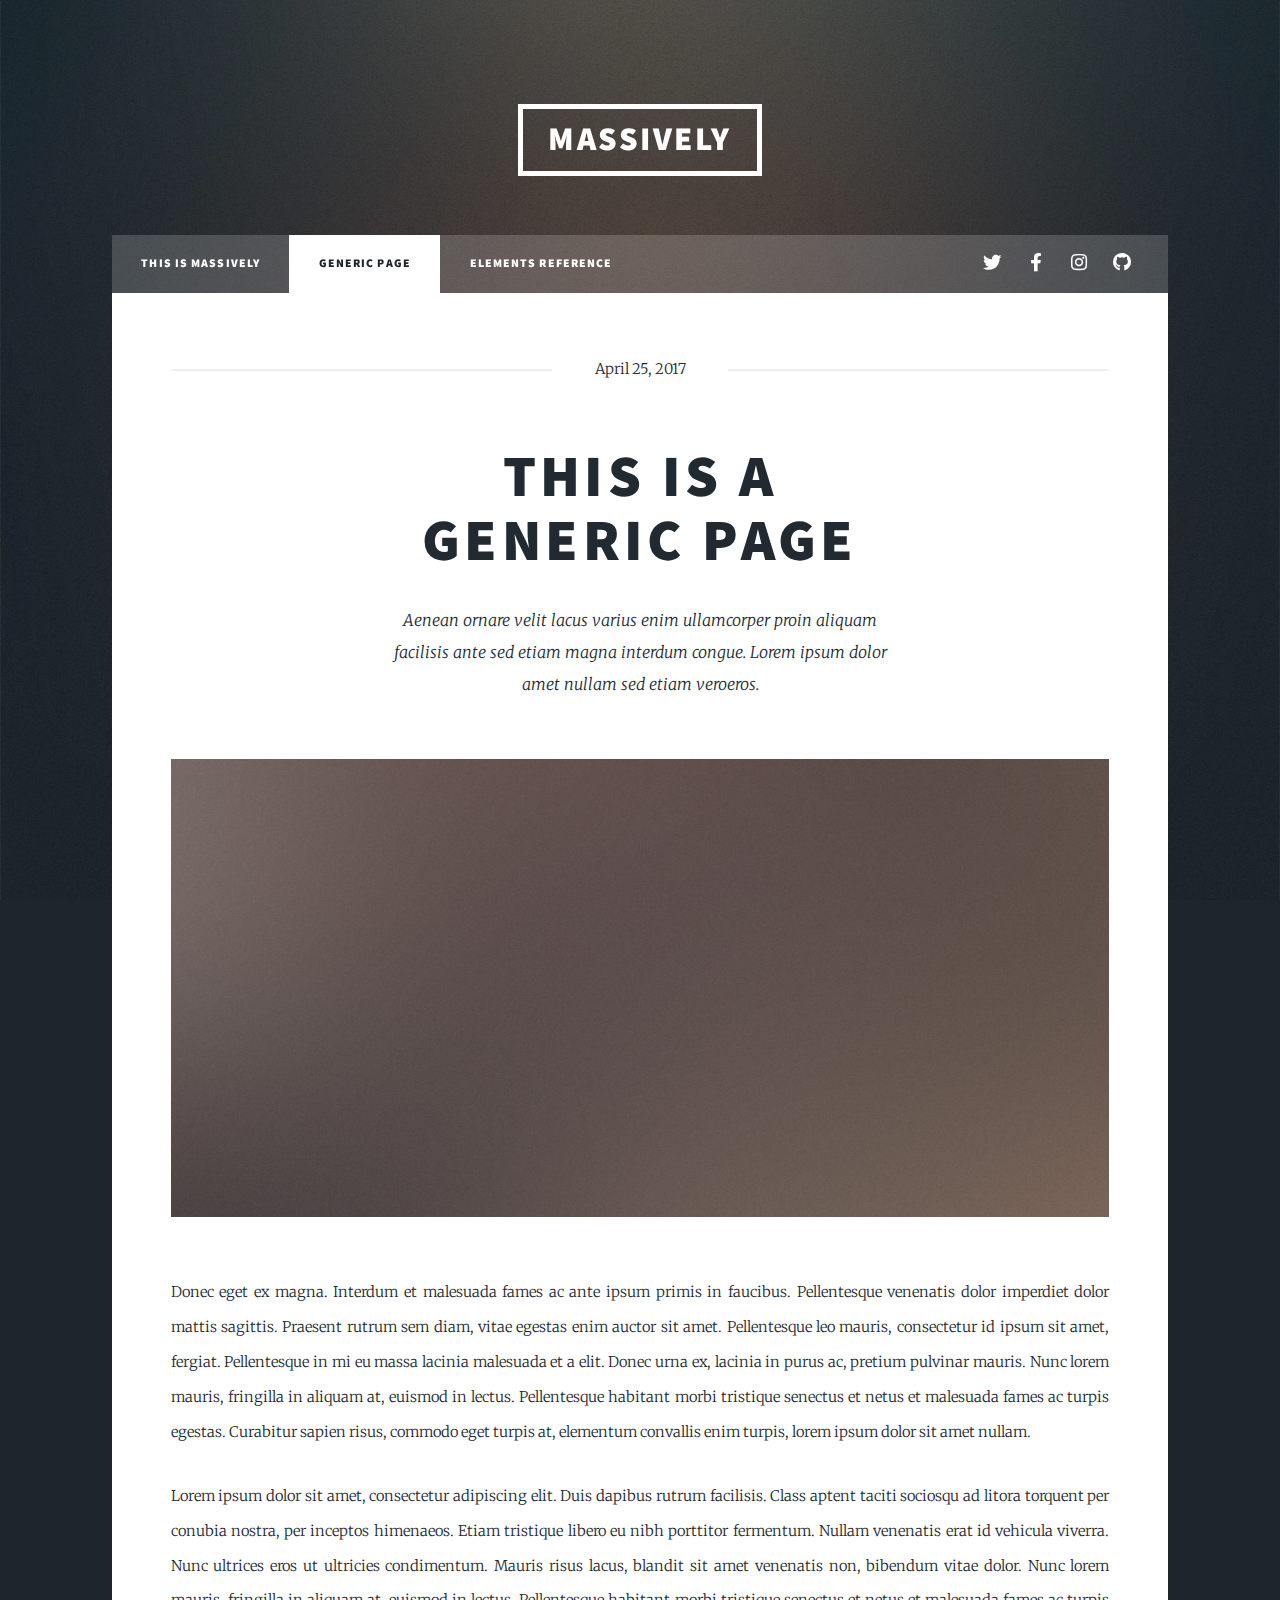
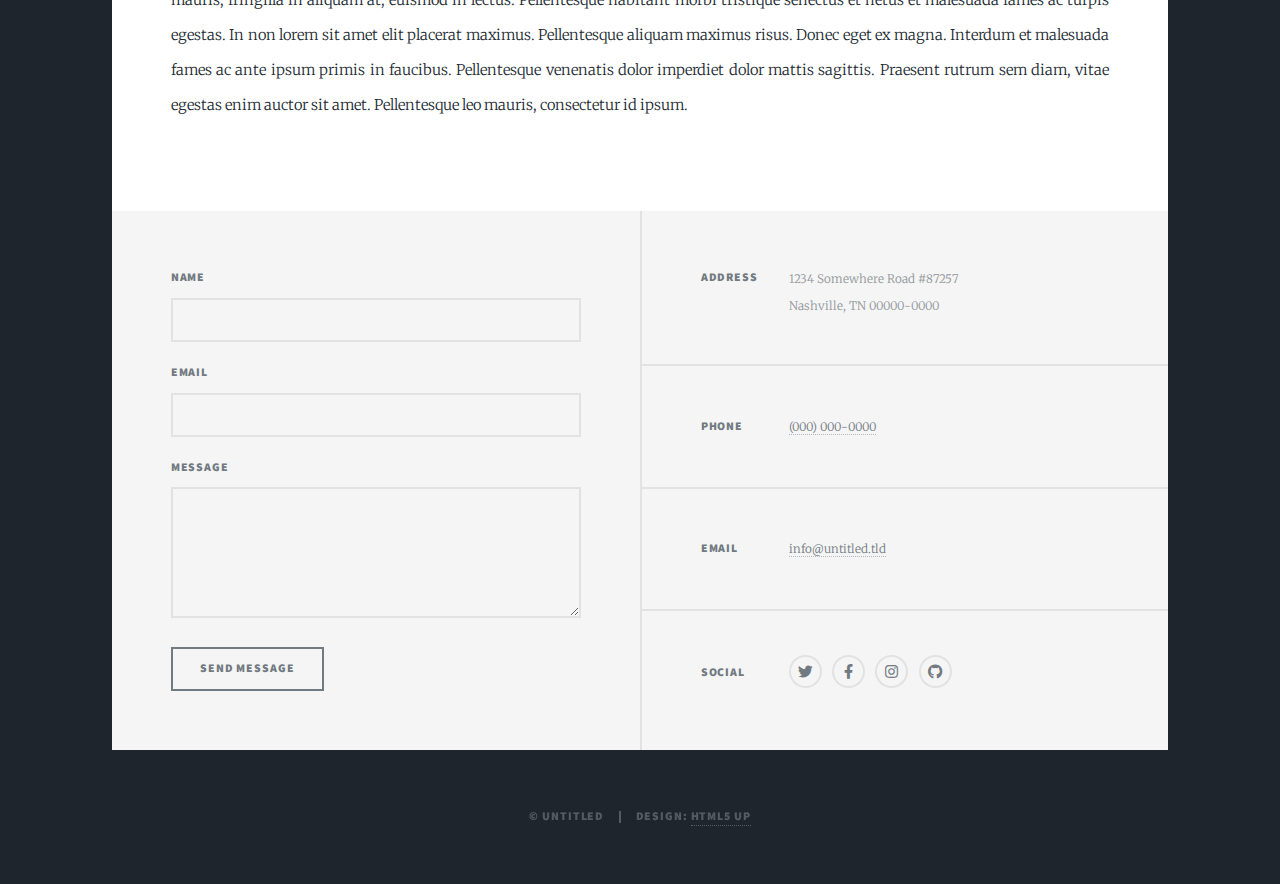
==== generic.html @ 83377df2 "update portfo" ====
<!DOCTYPE HTML>
<!--
	Massively by HTML5 UP
	html5up.net | @ajlkn
	Free for personal and commercial use under the CCA 3.0 license (html5up.net/license)
-->
<html>
	<head>
		<title>Generic Page - Massively by HTML5 UP</title>
		<meta charset="utf-8" />
		<meta name="viewport" content="width=device-width, initial-scale=1, user-scalable=no" />
		<link rel="stylesheet" href="assets/css/main.css" />
		<noscript><link rel="stylesheet" href="assets/css/noscript.css" /></noscript>
	</head>
	<body class="is-preload">

		<!-- Wrapper -->
			<div id="wrapper">

				<!-- Header -->
					<header id="header">
						<a href="index.html" class="logo">Massively</a>
					</header>

				<!-- Nav -->
					<nav id="nav">
						<ul class="links">
							<li><a href="index.html">This is Massively</a></li>
							<li class="active"><a href="generic.html">Generic Page</a></li>
							<li><a href="elements.html">Elements Reference</a></li>
						</ul>
						<ul class="icons">
							<li><a href="#" class="icon brands fa-twitter"><span class="label">Twitter</span></a></li>
							<li><a href="#" class="icon brands fa-facebook-f"><span class="label">Facebook</span></a></li>
							<li><a href="#" class="icon brands fa-instagram"><span class="label">Instagram</span></a></li>
							<li><a href="#" class="icon brands fa-github"><span class="label">GitHub</span></a></li>
						</ul>
					</nav>

				<!-- Main -->
					<div id="main">

						<!-- Post -->
							<section class="post">
								<header class="major">
									<span class="date">April 25, 2017</span>
									<h1>This is a<br />
									Generic Page</h1>
									<p>Aenean ornare velit lacus varius enim ullamcorper proin aliquam<br />
									facilisis ante sed etiam magna interdum congue. Lorem ipsum dolor<br />
									amet nullam sed etiam veroeros.</p>
								</header>
								<div class="image main"><img src="images/pic01.jpg" alt="" /></div>
								<p>Donec eget ex magna. Interdum et malesuada fames ac ante ipsum primis in faucibus. Pellentesque venenatis dolor imperdiet dolor mattis sagittis. Praesent rutrum sem diam, vitae egestas enim auctor sit amet. Pellentesque leo mauris, consectetur id ipsum sit amet, fergiat. Pellentesque in mi eu massa lacinia malesuada et a elit. Donec urna ex, lacinia in purus ac, pretium pulvinar mauris. Nunc lorem mauris, fringilla in aliquam at, euismod in lectus. Pellentesque habitant morbi tristique senectus et netus et malesuada fames ac turpis egestas. Curabitur sapien risus, commodo eget turpis at, elementum convallis enim turpis, lorem ipsum dolor sit amet nullam.</p>
								<p>Lorem ipsum dolor sit amet, consectetur adipiscing elit. Duis dapibus rutrum facilisis. Class aptent taciti sociosqu ad litora torquent per conubia nostra, per inceptos himenaeos. Etiam tristique libero eu nibh porttitor fermentum. Nullam venenatis erat id vehicula viverra. Nunc ultrices eros ut ultricies condimentum. Mauris risus lacus, blandit sit amet venenatis non, bibendum vitae dolor. Nunc lorem mauris, fringilla in aliquam at, euismod in lectus. Pellentesque habitant morbi tristique senectus et netus et malesuada fames ac turpis egestas. In non lorem sit amet elit placerat maximus. Pellentesque aliquam maximus risus. Donec eget ex magna. Interdum et malesuada fames ac ante ipsum primis in faucibus. Pellentesque venenatis dolor imperdiet dolor mattis sagittis. Praesent rutrum sem diam, vitae egestas enim auctor sit amet. Pellentesque leo mauris, consectetur id ipsum.</p>
							</section>

					</div>

				<!-- Footer -->
					<footer id="footer">
						<section>
							<form method="post" action="#">
								<div class="fields">
									<div class="field">
										<label for="name">Name</label>
										<input type="text" name="name" id="name" />
									</div>
									<div class="field">
										<label for="email">Email</label>
										<input type="text" name="email" id="email" />
									</div>
									<div class="field">
										<label for="message">Message</label>
										<textarea name="message" id="message" rows="3"></textarea>
									</div>
								</div>
								<ul class="actions">
									<li><input type="submit" value="Send Message" /></li>
								</ul>
							</form>
						</section>
						<section class="split contact">
							<section class="alt">
								<h3>Address</h3>
								<p>1234 Somewhere Road #87257<br />
								Nashville, TN 00000-0000</p>
							</section>
							<section>
								<h3>Phone</h3>
								<p><a href="#">(000) 000-0000</a></p>
							</section>
							<section>
								<h3>Email</h3>
								<p><a href="#">info@untitled.tld</a></p>
							</section>
							<section>
								<h3>Social</h3>
								<ul class="icons alt">
									<li><a href="#" class="icon brands alt fa-twitter"><span class="label">Twitter</span></a></li>
									<li><a href="#" class="icon brands alt fa-facebook-f"><span class="label">Facebook</span></a></li>
									<li><a href="#" class="icon brands alt fa-instagram"><span class="label">Instagram</span></a></li>
									<li><a href="#" class="icon brands alt fa-github"><span class="label">GitHub</span></a></li>
								</ul>
							</section>
						</section>
					</footer>

				<!-- Copyright -->
					<div id="copyright">
						<ul><li>&copy; Untitled</li><li>Design: <a href="https://html5up.net">HTML5 UP</a></li></ul>
					</div>

			</div>

		<!-- Scripts -->
			<script src="assets/js/jquery.min.js"></script>
			<script src="assets/js/jquery.scrollex.min.js"></script>
			<script src="assets/js/jquery.scrolly.min.js"></script>
			<script src="assets/js/browser.min.js"></script>
			<script src="assets/js/breakpoints.min.js"></script>
			<script src="assets/js/util.js"></script>
			<script src="assets/js/main.js"></script>

	</body>
</html>
---- assets/css/main.css ----
@import url(fontawesome-all.min.css);
@import url("https://fonts.googleapis.com/css?family=Merriweather:300,700,300italic,700italic|Source+Sans+Pro:900");

/*
	Massively by HTML5 UP
	html5up.net | @ajlkn
	Free for personal and commercial use under the CCA 3.0 license (html5up.net/license)
*/

html, body, div, span, applet, object,
iframe, h1, h2, h3, h4, h5, h6, p, blockquote,
pre, a, abbr, acronym, address, big, cite,
code, del, dfn, em, img, ins, kbd, q, s, samp,
small, strike, strong, sub, sup, tt, var, b,
u, i, center, dl, dt, dd, ol, ul, li, fieldset,
form, label, legend, table, caption, tbody,
tfoot, thead, tr, th, td, article, aside,
canvas, details, embed, figure, figcaption,
footer, header, hgroup, menu, nav, output, ruby,
section, summary, time, mark, audio, video {
	margin: 0;
	padding: 0;
	border: 0;
	font-size: 100%;
	font: inherit;
	vertical-align: baseline;}

article, aside, details, figcaption, figure,
footer, header, hgroup, menu, nav, section {
	display: block;}

body {
	line-height: 1;
}

ol, ul {
	list-style: none;
}

blockquote, q {
	quotes: none;
}

	blockquote:before, blockquote:after, q:before, q:after {
		content: '';
		content: none;
	}

table {
	border-collapse: collapse;
	border-spacing: 0;
}

body {
	-webkit-text-size-adjust: none;
}

mark {
	background-color: transparent;
	color: inherit;
}

input::-moz-focus-inner {
	border: 0;
	padding: 0;
}

input, select, textarea {
	-moz-appearance: none;
	-webkit-appearance: none;
	-ms-appearance: none;
	appearance: none;
}

/* Basic */

	@-ms-viewport {
		width: device-width;
	}

	body {
		-ms-overflow-style: scrollbar;
	}

	@media screen and (max-width: 480px) {

		html, body {
			min-width: 320px;
		}

	}

	html {
		box-sizing: border-box;
	}

	*, *:before, *:after {
		box-sizing: inherit;
	}

	body {
		background-color: #1e252d;
	}

		body.is-preload *, body.is-preload *:before, body.is-preload *:after {
			-moz-animation: none !important;
			-webkit-animation: none !important;
			-ms-animation: none !important;
			animation: none !important;
			-moz-transition: none !important;
			-webkit-transition: none !important;
			-ms-transition: none !important;
			transition: none !important;
		}

/* Type */

	html {
		font-size: 16pt;
	}

		@media screen and (max-width: 1680px) {

			html {
				font-size: 12pt;
			}

		}

		@media screen and (max-width: 1280px) {

			html {
				font-size: 11pt;
			}

		}

		@media screen and (max-width: 360px) {

			html {
				font-size: 10pt;
			}

		}

	body {
		color: #212931;
	}

	body, input, select, textarea {
		font-family: "Merriweather", Georgia, serif;
		font-weight: 300;
		font-size: 1rem;
		line-height: 2.375;
	}

	a {
		-moz-transition: color 0.2s ease-in-out, background-color 0.2s ease-in-out, border-color 0.2s ease-in-out, box-shadow 0.2s ease-in-out;
		-webkit-transition: color 0.2s ease-in-out, background-color 0.2s ease-in-out, border-color 0.2s ease-in-out, box-shadow 0.2s ease-in-out;
		-ms-transition: color 0.2s ease-in-out, background-color 0.2s ease-in-out, border-color 0.2s ease-in-out, box-shadow 0.2s ease-in-out;
		transition: color 0.2s ease-in-out, background-color 0.2s ease-in-out, border-color 0.2s ease-in-out, box-shadow 0.2s ease-in-out;
		border-bottom: dotted 1px;
		text-decoration: none;
	}

		a:hover {
			border-bottom-color: transparent;
		}

	strong, b {
		font-weight: 600;
	}

	em, i {
		font-style: italic;
	}

	p {
		text-align: justify;
		margin: 0 0 2rem 0;
	}

	h1, h2, h3, h4, h5, h6 {
		font-family: "Source Sans Pro", Helvetica, sans-serif;
		font-weight: 900;
		line-height: 1.5;
		letter-spacing: 0.075em;
		text-transform: uppercase;
		margin: 0 0 1rem 0;
	}

		h1 a, h2 a, h3 a, h4 a, h5 a, h6 a {
			border-bottom: 0;
			color: inherit;
			text-decoration: none;
		}

	h1 {
		font-size: 4rem;
		line-height: 1.1;
		margin: 0 0 2rem 0;
	}

	h2 {
		font-size: 1.75rem;
		line-height: 1.3;
		margin: 0 0 1.5rem 0;
	}

	h3 {
		font-size: 1.25rem;
		margin: 0 0 1.5rem 0;
	}

	h4 {
		font-size: 1rem;
	}

	h5 {
		font-size: 0.9rem;
	}

	h6 {
		font-size: 0.8rem;
	}

	sub {
		font-size: 0.8rem;
		position: relative;
		top: 0.5rem;
	}

	sup {
		font-size: 0.8rem;
		position: relative;
		top: -0.5rem;
	}

	blockquote {
		border-left: solid 4px;
		font-style: italic;
		margin: 0 0 2rem 0;
		padding: 0.5rem 0 0.5rem 2rem;
	}

	code {
		border: solid 2px;
		font-family: "Courier New", monospace;
		font-size: 0.9rem;
		margin: 0 0.25rem;
		padding: 0.25rem 0.65rem;
	}

	pre {
		-webkit-overflow-scrolling: touch;
		font-family: "Courier New", monospace;
		font-size: 0.9rem;
		margin: 0 0 2rem 0;
	}

		pre code {
			display: block;
			line-height: 1.75;
			padding: 1rem 1.5rem;
			overflow-x: auto;
		}

	hr {
		border: 0;
		border-bottom: solid 2px;
		margin: 3rem 0;
	}

		hr.major {
			margin: 5rem 0;
		}

	.align-left {
		text-align: left;
	}

	.align-center {
		text-align: center;
	}

	.align-right {
		text-align: right;
	}

	input, select, textarea {
		color: #212931;
	}

	a {
		color: #212931;
		border-bottom-color: rgba(33, 41, 49, 0.5);
	}

		a:hover {
			border-bottom-color: transparent;
			color: #18bfef !important;
		}

	strong, b {
		color: #212931;
	}

	h1, h2, h3, h4, h5, h6 {
		color: #212931;
	}

	blockquote {
		border-left-color: #eeeeee;
	}

	code {
		background: rgba(220, 220, 220, 0.25);
		border-color: #eeeeee;
	}

	hr {
		border-bottom-color: #eeeeee;
	}

/* Row */

	.row {
		display: flex;
		flex-wrap: wrap;
		box-sizing: border-box;
		align-items: stretch;
	}

		.row > * {
			box-sizing: border-box;
		}

		.row.gtr-uniform > * > :last-child {
			margin-bottom: 0;
		}

		.row.aln-left {
			justify-content: flex-start;
		}

		.row.aln-center {
			justify-content: center;
		}

		.row.aln-right {
			justify-content: flex-end;
		}

		.row.aln-top {
			align-items: flex-start;
		}

		.row.aln-middle {
			align-items: center;
		}

		.row.aln-bottom {
			align-items: flex-end;
		}

		.row > .imp {
			order: -1;
		}

		.row > .col-1 {
			width: 8.33333%;
		}

		.row > .off-1 {
			margin-left: 8.33333%;
		}

		.row > .col-2 {
			width: 16.66667%;
		}

		.row > .off-2 {
			margin-left: 16.66667%;
		}

		.row > .col-3 {
			width: 25%;
		}

		.row > .off-3 {
			margin-left: 25%;
		}

		.row > .col-4 {
			width: 33.33333%;
		}

		.row > .off-4 {
			margin-left: 33.33333%;
		}

		.row > .col-5 {
			width: 41.66667%;
		}

		.row > .off-5 {
			margin-left: 41.66667%;
		}

		.row > .col-6 {
			width: 50%;
		}

		.row > .off-6 {
			margin-left: 50%;
		}

		.row > .col-7 {
			width: 58.33333%;
		}

		.row > .off-7 {
			margin-left: 58.33333%;
		}

		.row > .col-8 {
			width: 66.66667%;
		}

		.row > .off-8 {
			margin-left: 66.66667%;
		}

		.row > .col-9 {
			width: 75%;
		}

		.row > .off-9 {
			margin-left: 75%;
		}

		.row > .col-10 {
			width: 83.33333%;
		}

		.row > .off-10 {
			margin-left: 83.33333%;
		}

		.row > .col-11 {
			width: 91.66667%;
		}

		.row > .off-11 {
			margin-left: 91.66667%;
		}

		.row > .col-12 {
			width: 100%;
		}

		.row > .off-12 {
			margin-left: 100%;
		}

		.row.gtr-0 {
			margin-top: 0;
			margin-left: 0rem;
		}

			.row.gtr-0 > * {
				padding: 0 0 0 0rem;
			}

			.row.gtr-0.gtr-uniform {
				margin-top: 0rem;
			}

				.row.gtr-0.gtr-uniform > * {
					padding-top: 0rem;
				}

		.row.gtr-25 {
			margin-top: 0;
			margin-left: -0.375rem;
		}

			.row.gtr-25 > * {
				padding: 0 0 0 0.375rem;
			}

			.row.gtr-25.gtr-uniform {
				margin-top: -0.375rem;
			}

				.row.gtr-25.gtr-uniform > * {
					padding-top: 0.375rem;
				}

		.row.gtr-50 {
			margin-top: 0;
			margin-left: -0.75rem;
		}

			.row.gtr-50 > * {
				padding: 0 0 0 0.75rem;
			}

			.row.gtr-50.gtr-uniform {
				margin-top: -0.75rem;
			}

				.row.gtr-50.gtr-uniform > * {
					padding-top: 0.75rem;
				}

		.row {
			margin-top: 0;
			margin-left: -1.5rem;
		}

			.row > * {
				padding: 0 0 0 1.5rem;
			}

			.row.gtr-uniform {
				margin-top: -1.5rem;
			}

				.row.gtr-uniform > * {
					padding-top: 1.5rem;
				}

		.row.gtr-150 {
			margin-top: 0;
			margin-left: -2.25rem;
		}

			.row.gtr-150 > * {
				padding: 0 0 0 2.25rem;
			}

			.row.gtr-150.gtr-uniform {
				margin-top: -2.25rem;
			}

				.row.gtr-150.gtr-uniform > * {
					padding-top: 2.25rem;
				}

		.row.gtr-200 {
			margin-top: 0;
			margin-left: -3rem;
		}

			.row.gtr-200 > * {
				padding: 0 0 0 3rem;
			}

			.row.gtr-200.gtr-uniform {
				margin-top: -3rem;
			}

				.row.gtr-200.gtr-uniform > * {
					padding-top: 3rem;
				}

		@media screen and (max-width: 1680px) {

			.row {
				display: flex;
				flex-wrap: wrap;
				box-sizing: border-box;
				align-items: stretch;
			}

				.row > * {
					box-sizing: border-box;
				}

				.row.gtr-uniform > * > :last-child {
					margin-bottom: 0;
				}

				.row.aln-left {
					justify-content: flex-start;
				}

				.row.aln-center {
					justify-content: center;
				}

				.row.aln-right {
					justify-content: flex-end;
				}

				.row.aln-top {
					align-items: flex-start;
				}

				.row.aln-middle {
					align-items: center;
				}

				.row.aln-bottom {
					align-items: flex-end;
				}

				.row > .imp-xlarge {
					order: -1;
				}

				.row > .col-1-xlarge {
					width: 8.33333%;
				}

				.row > .off-1-xlarge {
					margin-left: 8.33333%;
				}

				.row > .col-2-xlarge {
					width: 16.66667%;
				}

				.row > .off-2-xlarge {
					margin-left: 16.66667%;
				}

				.row > .col-3-xlarge {
					width: 25%;
				}

				.row > .off-3-xlarge {
					margin-left: 25%;
				}

				.row > .col-4-xlarge {
					width: 33.33333%;
				}

				.row > .off-4-xlarge {
					margin-left: 33.33333%;
				}

				.row > .col-5-xlarge {
					width: 41.66667%;
				}

				.row > .off-5-xlarge {
					margin-left: 41.66667%;
				}

				.row > .col-6-xlarge {
					width: 50%;
				}

				.row > .off-6-xlarge {
					margin-left: 50%;
				}

				.row > .col-7-xlarge {
					width: 58.33333%;
				}

				.row > .off-7-xlarge {
					margin-left: 58.33333%;
				}

				.row > .col-8-xlarge {
					width: 66.66667%;
				}

				.row > .off-8-xlarge {
					margin-left: 66.66667%;
				}

				.row > .col-9-xlarge {
					width: 75%;
				}

				.row > .off-9-xlarge {
					margin-left: 75%;
				}

				.row > .col-10-xlarge {
					width: 83.33333%;
				}

				.row > .off-10-xlarge {
					margin-left: 83.33333%;
				}

				.row > .col-11-xlarge {
					width: 91.66667%;
				}

				.row > .off-11-xlarge {
					margin-left: 91.66667%;
				}

				.row > .col-12-xlarge {
					width: 100%;
				}

				.row > .off-12-xlarge {
					margin-left: 100%;
				}

				.row.gtr-0 {
					margin-top: 0;
					margin-left: 0rem;
				}

					.row.gtr-0 > * {
						padding: 0 0 0 0rem;
					}

					.row.gtr-0.gtr-uniform {
						margin-top: 0rem;
					}

						.row.gtr-0.gtr-uniform > * {
							padding-top: 0rem;
						}

				.row.gtr-25 {
					margin-top: 0;
					margin-left: -0.375rem;
				}

					.row.gtr-25 > * {
						padding: 0 0 0 0.375rem;
					}

					.row.gtr-25.gtr-uniform {
						margin-top: -0.375rem;
					}

						.row.gtr-25.gtr-uniform > * {
							padding-top: 0.375rem;
						}

				.row.gtr-50 {
					margin-top: 0;
					margin-left: -0.75rem;
				}

					.row.gtr-50 > * {
						padding: 0 0 0 0.75rem;
					}

					.row.gtr-50.gtr-uniform {
						margin-top: -0.75rem;
					}

						.row.gtr-50.gtr-uniform > * {
							padding-top: 0.75rem;
						}

				.row {
					margin-top: 0;
					margin-left: -1.5rem;
				}

					.row > * {
						padding: 0 0 0 1.5rem;
					}

					.row.gtr-uniform {
						margin-top: -1.5rem;
					}

						.row.gtr-uniform > * {
							padding-top: 1.5rem;
						}

				.row.gtr-150 {
					margin-top: 0;
					margin-left: -2.25rem;
				}

					.row.gtr-150 > * {
						padding: 0 0 0 2.25rem;
					}

					.row.gtr-150.gtr-uniform {
						margin-top: -2.25rem;
					}

						.row.gtr-150.gtr-uniform > * {
							padding-top: 2.25rem;
						}

				.row.gtr-200 {
					margin-top: 0;
					margin-left: -3rem;
				}

					.row.gtr-200 > * {
						padding: 0 0 0 3rem;
					}

					.row.gtr-200.gtr-uniform {
						margin-top: -3rem;
					}

						.row.gtr-200.gtr-uniform > * {
							padding-top: 3rem;
						}

		}

		@media screen and (max-width: 1280px) {

			.row {
				display: flex;
				flex-wrap: wrap;
				box-sizing: border-box;
				align-items: stretch;
			}

				.row > * {
					box-sizing: border-box;
				}

				.row.gtr-uniform > * > :last-child {
					margin-bottom: 0;
				}

				.row.aln-left {
					justify-content: flex-start;
				}

				.row.aln-center {
					justify-content: center;
				}

				.row.aln-right {
					justify-content: flex-end;
				}

				.row.aln-top {
					align-items: flex-start;
				}

				.row.aln-middle {
					align-items: center;
				}

				.row.aln-bottom {
					align-items: flex-end;
				}

				.row > .imp-large {
					order: -1;
				}

				.row > .col-1-large {
					width: 8.33333%;
				}

				.row > .off-1-large {
					margin-left: 8.33333%;
				}

				.row > .col-2-large {
					width: 16.66667%;
				}

				.row > .off-2-large {
					margin-left: 16.66667%;
				}

				.row > .col-3-large {
					width: 25%;
				}

				.row > .off-3-large {
					margin-left: 25%;
				}

				.row > .col-4-large {
					width: 33.33333%;
				}

				.row > .off-4-large {
					margin-left: 33.33333%;
				}

				.row > .col-5-large {
					width: 41.66667%;
				}

				.row > .off-5-large {
					margin-left: 41.66667%;
				}

				.row > .col-6-large {
					width: 50%;
				}

				.row > .off-6-large {
					margin-left: 50%;
				}

				.row > .col-7-large {
					width: 58.33333%;
				}

				.row > .off-7-large {
					margin-left: 58.33333%;
				}

				.row > .col-8-large {
					width: 66.66667%;
				}

				.row > .off-8-large {
					margin-left: 66.66667%;
				}

				.row > .col-9-large {
					width: 75%;
				}

				.row > .off-9-large {
					margin-left: 75%;
				}

				.row > .col-10-large {
					width: 83.33333%;
				}

				.row > .off-10-large {
					margin-left: 83.33333%;
				}

				.row > .col-11-large {
					width: 91.66667%;
				}

				.row > .off-11-large {
					margin-left: 91.66667%;
				}

				.row > .col-12-large {
					width: 100%;
				}

				.row > .off-12-large {
					margin-left: 100%;
				}

				.row.gtr-0 {
					margin-top: 0;
					margin-left: 0rem;
				}

					.row.gtr-0 > * {
						padding: 0 0 0 0rem;
					}

					.row.gtr-0.gtr-uniform {
						margin-top: 0rem;
					}

						.row.gtr-0.gtr-uniform > * {
							padding-top: 0rem;
						}

				.row.gtr-25 {
					margin-top: 0;
					margin-left: -0.375rem;
				}

					.row.gtr-25 > * {
						padding: 0 0 0 0.375rem;
					}

					.row.gtr-25.gtr-uniform {
						margin-top: -0.375rem;
					}

						.row.gtr-25.gtr-uniform > * {
							padding-top: 0.375rem;
						}

				.row.gtr-50 {
					margin-top: 0;
					margin-left: -0.75rem;
				}

					.row.gtr-50 > * {
						padding: 0 0 0 0.75rem;
					}

					.row.gtr-50.gtr-uniform {
						margin-top: -0.75rem;
					}

						.row.gtr-50.gtr-uniform > * {
							padding-top: 0.75rem;
						}

				.row {
					margin-top: 0;
					margin-left: -1.5rem;
				}

					.row > * {
						padding: 0 0 0 1.5rem;
					}

					.row.gtr-uniform {
						margin-top: -1.5rem;
					}

						.row.gtr-uniform > * {
							padding-top: 1.5rem;
						}

				.row.gtr-150 {
					margin-top: 0;
					margin-left: -2.25rem;
				}

					.row.gtr-150 > * {
						padding: 0 0 0 2.25rem;
					}

					.row.gtr-150.gtr-uniform {
						margin-top: -2.25rem;
					}

						.row.gtr-150.gtr-uniform > * {
							padding-top: 2.25rem;
						}

				.row.gtr-200 {
					margin-top: 0;
					margin-left: -3rem;
				}

					.row.gtr-200 > * {
						padding: 0 0 0 3rem;
					}

					.row.gtr-200.gtr-uniform {
						margin-top: -3rem;
					}

						.row.gtr-200.gtr-uniform > * {
							padding-top: 3rem;
						}

		}

		@media screen and (max-width: 980px) {

			.row {
				display: flex;
				flex-wrap: wrap;
				box-sizing: border-box;
				align-items: stretch;
			}

				.row > * {
					box-sizing: border-box;
				}

				.row.gtr-uniform > * > :last-child {
					margin-bottom: 0;
				}

				.row.aln-left {
					justify-content: flex-start;
				}

				.row.aln-center {
					justify-content: center;
				}

				.row.aln-right {
					justify-content: flex-end;
				}

				.row.aln-top {
					align-items: flex-start;
				}

				.row.aln-middle {
					align-items: center;
				}

				.row.aln-bottom {
					align-items: flex-end;
				}

				.row > .imp-medium {
					order: -1;
				}

				.row > .col-1-medium {
					width: 8.33333%;
				}

				.row > .off-1-medium {
					margin-left: 8.33333%;
				}

				.row > .col-2-medium {
					width: 16.66667%;
				}

				.row > .off-2-medium {
					margin-left: 16.66667%;
				}

				.row > .col-3-medium {
					width: 25%;
				}

				.row > .off-3-medium {
					margin-left: 25%;
				}

				.row > .col-4-medium {
					width: 33.33333%;
				}

				.row > .off-4-medium {
					margin-left: 33.33333%;
				}

				.row > .col-5-medium {
					width: 41.66667%;
				}

				.row > .off-5-medium {
					margin-left: 41.66667%;
				}

				.row > .col-6-medium {
					width: 50%;
				}

				.row > .off-6-medium {
					margin-left: 50%;
				}

				.row > .col-7-medium {
					width: 58.33333%;
				}

				.row > .off-7-medium {
					margin-left: 58.33333%;
				}

				.row > .col-8-medium {
					width: 66.66667%;
				}

				.row > .off-8-medium {
					margin-left: 66.66667%;
				}

				.row > .col-9-medium {
					width: 75%;
				}

				.row > .off-9-medium {
					margin-left: 75%;
				}

				.row > .col-10-medium {
					width: 83.33333%;
				}

				.row > .off-10-medium {
					margin-left: 83.33333%;
				}

				.row > .col-11-medium {
					width: 91.66667%;
				}

				.row > .off-11-medium {
					margin-left: 91.66667%;
				}

				.row > .col-12-medium {
					width: 100%;
				}

				.row > .off-12-medium {
					margin-left: 100%;
				}

				.row.gtr-0 {
					margin-top: 0;
					margin-left: 0rem;
				}

					.row.gtr-0 > * {
						padding: 0 0 0 0rem;
					}

					.row.gtr-0.gtr-uniform {
						margin-top: 0rem;
					}

						.row.gtr-0.gtr-uniform > * {
							padding-top: 0rem;
						}

				.row.gtr-25 {
					margin-top: 0;
					margin-left: -0.375rem;
				}

					.row.gtr-25 > * {
						padding: 0 0 0 0.375rem;
					}

					.row.gtr-25.gtr-uniform {
						margin-top: -0.375rem;
					}

						.row.gtr-25.gtr-uniform > * {
							padding-top: 0.375rem;
						}

				.row.gtr-50 {
					margin-top: 0;
					margin-left: -0.75rem;
				}

					.row.gtr-50 > * {
						padding: 0 0 0 0.75rem;
					}

					.row.gtr-50.gtr-uniform {
						margin-top: -0.75rem;
					}

						.row.gtr-50.gtr-uniform > * {
							padding-top: 0.75rem;
						}

				.row {
					margin-top: 0;
					margin-left: -1.5rem;
				}

					.row > * {
						padding: 0 0 0 1.5rem;
					}

					.row.gtr-uniform {
						margin-top: -1.5rem;
					}

						.row.gtr-uniform > * {
							padding-top: 1.5rem;
						}

				.row.gtr-150 {
					margin-top: 0;
					margin-left: -2.25rem;
				}

					.row.gtr-150 > * {
						padding: 0 0 0 2.25rem;
					}

					.row.gtr-150.gtr-uniform {
						margin-top: -2.25rem;
					}

						.row.gtr-150.gtr-uniform > * {
							padding-top: 2.25rem;
						}

				.row.gtr-200 {
					margin-top: 0;
					margin-left: -3rem;
				}

					.row.gtr-200 > * {
						padding: 0 0 0 3rem;
					}

					.row.gtr-200.gtr-uniform {
						margin-top: -3rem;
					}

						.row.gtr-200.gtr-uniform > * {
							padding-top: 3rem;
						}

		}

		@media screen and (max-width: 736px) {

			.row {
				display: flex;
				flex-wrap: wrap;
				box-sizing: border-box;
				align-items: stretch;
			}

				.row > * {
					box-sizing: border-box;
				}

				.row.gtr-uniform > * > :last-child {
					margin-bottom: 0;
				}

				.row.aln-left {
					justify-content: flex-start;
				}

				.row.aln-center {
					justify-content: center;
				}

				.row.aln-right {
					justify-content: flex-end;
				}

				.row.aln-top {
					align-items: flex-start;
				}

				.row.aln-middle {
					align-items: center;
				}

				.row.aln-bottom {
					align-items: flex-end;
				}

				.row > .imp-small {
					order: -1;
				}

				.row > .col-1-small {
					width: 8.33333%;
				}

				.row > .off-1-small {
					margin-left: 8.33333%;
				}

				.row > .col-2-small {
					width: 16.66667%;
				}

				.row > .off-2-small {
					margin-left: 16.66667%;
				}

				.row > .col-3-small {
					width: 25%;
				}

				.row > .off-3-small {
					margin-left: 25%;
				}

				.row > .col-4-small {
					width: 33.33333%;
				}

				.row > .off-4-small {
					margin-left: 33.33333%;
				}

				.row > .col-5-small {
					width: 41.66667%;
				}

				.row > .off-5-small {
					margin-left: 41.66667%;
				}

				.row > .col-6-small {
					width: 50%;
				}

				.row > .off-6-small {
					margin-left: 50%;
				}

				.row > .col-7-small {
					width: 58.33333%;
				}

				.row > .off-7-small {
					margin-left: 58.33333%;
				}

				.row > .col-8-small {
					width: 66.66667%;
				}

				.row > .off-8-small {
					margin-left: 66.66667%;
				}

				.row > .col-9-small {
					width: 75%;
				}

				.row > .off-9-small {
					margin-left: 75%;
				}

				.row > .col-10-small {
					width: 83.33333%;
				}

				.row > .off-10-small {
					margin-left: 83.33333%;
				}

				.row > .col-11-small {
					width: 91.66667%;
				}

				.row > .off-11-small {
					margin-left: 91.66667%;
				}

				.row > .col-12-small {
					width: 100%;
				}

				.row > .off-12-small {
					margin-left: 100%;
				}

				.row.gtr-0 {
					margin-top: 0;
					margin-left: 0rem;
				}

					.row.gtr-0 > * {
						padding: 0 0 0 0rem;
					}

					.row.gtr-0.gtr-uniform {
						margin-top: 0rem;
					}

						.row.gtr-0.gtr-uniform > * {
							padding-top: 0rem;
						}

				.row.gtr-25 {
					margin-top: 0;
					margin-left: -0.375rem;
				}

					.row.gtr-25 > * {
						padding: 0 0 0 0.375rem;
					}

					.row.gtr-25.gtr-uniform {
						margin-top: -0.375rem;
					}

						.row.gtr-25.gtr-uniform > * {
							padding-top: 0.375rem;
						}

				.row.gtr-50 {
					margin-top: 0;
					margin-left: -0.75rem;
				}

					.row.gtr-50 > * {
						padding: 0 0 0 0.75rem;
					}

					.row.gtr-50.gtr-uniform {
						margin-top: -0.75rem;
					}

						.row.gtr-50.gtr-uniform > * {
							padding-top: 0.75rem;
						}

				.row {
					margin-top: 0;
					margin-left: -1.5rem;
				}

					.row > * {
						padding: 0 0 0 1.5rem;
					}

					.row.gtr-uniform {
						margin-top: -1.5rem;
					}

						.row.gtr-uniform > * {
							padding-top: 1.5rem;
						}

				.row.gtr-150 {
					margin-top: 0;
					margin-left: -2.25rem;
				}

					.row.gtr-150 > * {
						padding: 0 0 0 2.25rem;
					}

					.row.gtr-150.gtr-uniform {
						margin-top: -2.25rem;
					}

						.row.gtr-150.gtr-uniform > * {
							padding-top: 2.25rem;
						}

				.row.gtr-200 {
					margin-top: 0;
					margin-left: -3rem;
				}

					.row.gtr-200 > * {
						padding: 0 0 0 3rem;
					}

					.row.gtr-200.gtr-uniform {
						margin-top: -3rem;
					}

						.row.gtr-200.gtr-uniform > * {
							padding-top: 3rem;
						}

		}

		@media screen and (max-width: 480px) {

			.row {
				display: flex;
				flex-wrap: wrap;
				box-sizing: border-box;
				align-items: stretch;
			}

				.row > * {
					box-sizing: border-box;
				}

				.row.gtr-uniform > * > :last-child {
					margin-bottom: 0;
				}

				.row.aln-left {
					justify-content: flex-start;
				}

				.row.aln-center {
					justify-content: center;
				}

				.row.aln-right {
					justify-content: flex-end;
				}

				.row.aln-top {
					align-items: flex-start;
				}

				.row.aln-middle {
					align-items: center;
				}

				.row.aln-bottom {
					align-items: flex-end;
				}

				.row > .imp-xsmall {
					order: -1;
				}

				.row > .col-1-xsmall {
					width: 8.33333%;
				}

				.row > .off-1-xsmall {
					margin-left: 8.33333%;
				}

				.row > .col-2-xsmall {
					width: 16.66667%;
				}

				.row > .off-2-xsmall {
					margin-left: 16.66667%;
				}

				.row > .col-3-xsmall {
					width: 25%;
				}

				.row > .off-3-xsmall {
					margin-left: 25%;
				}

				.row > .col-4-xsmall {
					width: 33.33333%;
				}

				.row > .off-4-xsmall {
					margin-left: 33.33333%;
				}

				.row > .col-5-xsmall {
					width: 41.66667%;
				}

				.row > .off-5-xsmall {
					margin-left: 41.66667%;
				}

				.row > .col-6-xsmall {
					width: 50%;
				}

				.row > .off-6-xsmall {
					margin-left: 50%;
				}

				.row > .col-7-xsmall {
					width: 58.33333%;
				}

				.row > .off-7-xsmall {
					margin-left: 58.33333%;
				}

				.row > .col-8-xsmall {
					width: 66.66667%;
				}

				.row > .off-8-xsmall {
					margin-left: 66.66667%;
				}

				.row > .col-9-xsmall {
					width: 75%;
				}

				.row > .off-9-xsmall {
					margin-left: 75%;
				}

				.row > .col-10-xsmall {
					width: 83.33333%;
				}

				.row > .off-10-xsmall {
					margin-left: 83.33333%;
				}

				.row > .col-11-xsmall {
					width: 91.66667%;
				}

				.row > .off-11-xsmall {
					margin-left: 91.66667%;
				}

				.row > .col-12-xsmall {
					width: 100%;
				}

				.row > .off-12-xsmall {
					margin-left: 100%;
				}

				.row.gtr-0 {
					margin-top: 0;
					margin-left: 0rem;
				}

					.row.gtr-0 > * {
						padding: 0 0 0 0rem;
					}

					.row.gtr-0.gtr-uniform {
						margin-top: 0rem;
					}

						.row.gtr-0.gtr-uniform > * {
							padding-top: 0rem;
						}

				.row.gtr-25 {
					margin-top: 0;
					margin-left: -0.375rem;
				}

					.row.gtr-25 > * {
						padding: 0 0 0 0.375rem;
					}

					.row.gtr-25.gtr-uniform {
						margin-top: -0.375rem;
					}

						.row.gtr-25.gtr-uniform > * {
							padding-top: 0.375rem;
						}

				.row.gtr-50 {
					margin-top: 0;
					margin-left: -0.75rem;
				}

					.row.gtr-50 > * {
						padding: 0 0 0 0.75rem;
					}

					.row.gtr-50.gtr-uniform {
						margin-top: -0.75rem;
					}

						.row.gtr-50.gtr-uniform > * {
							padding-top: 0.75rem;
						}

				.row {
					margin-top: 0;
					margin-left: -1.5rem;
				}

					.row > * {
						padding: 0 0 0 1.5rem;
					}

					.row.gtr-uniform {
						margin-top: -1.5rem;
					}

						.row.gtr-uniform > * {
							padding-top: 1.5rem;
						}

				.row.gtr-150 {
					margin-top: 0;
					margin-left: -2.25rem;
				}

					.row.gtr-150 > * {
						padding: 0 0 0 2.25rem;
					}

					.row.gtr-150.gtr-uniform {
						margin-top: -2.25rem;
					}

						.row.gtr-150.gtr-uniform > * {
							padding-top: 2.25rem;
						}

				.row.gtr-200 {
					margin-top: 0;
					margin-left: -3rem;
				}

					.row.gtr-200 > * {
						padding: 0 0 0 3rem;
					}

					.row.gtr-200.gtr-uniform {
						margin-top: -3rem;
					}

						.row.gtr-200.gtr-uniform > * {
							padding-top: 3rem;
						}

		}

		@media screen and (max-width: 360px) {

			.row {
				display: flex;
				flex-wrap: wrap;
				box-sizing: border-box;
				align-items: stretch;
			}

				.row > * {
					box-sizing: border-box;
				}

				.row.gtr-uniform > * > :last-child {
					margin-bottom: 0;
				}

				.row.aln-left {
					justify-content: flex-start;
				}

				.row.aln-center {
					justify-content: center;
				}

				.row.aln-right {
					justify-content: flex-end;
				}

				.row.aln-top {
					align-items: flex-start;
				}

				.row.aln-middle {
					align-items: center;
				}

				.row.aln-bottom {
					align-items: flex-end;
				}

				.row > .imp-xxsmall {
					order: -1;
				}

				.row > .col-1-xxsmall {
					width: 8.33333%;
				}

				.row > .off-1-xxsmall {
					margin-left: 8.33333%;
				}

				.row > .col-2-xxsmall {
					width: 16.66667%;
				}

				.row > .off-2-xxsmall {
					margin-left: 16.66667%;
				}

				.row > .col-3-xxsmall {
					width: 25%;
				}

				.row > .off-3-xxsmall {
					margin-left: 25%;
				}

				.row > .col-4-xxsmall {
					width: 33.33333%;
				}

				.row > .off-4-xxsmall {
					margin-left: 33.33333%;
				}

				.row > .col-5-xxsmall {
					width: 41.66667%;
				}

				.row > .off-5-xxsmall {
					margin-left: 41.66667%;
				}

				.row > .col-6-xxsmall {
					width: 50%;
				}

				.row > .off-6-xxsmall {
					margin-left: 50%;
				}

				.row > .col-7-xxsmall {
					width: 58.33333%;
				}

				.row > .off-7-xxsmall {
					margin-left: 58.33333%;
				}

				.row > .col-8-xxsmall {
					width: 66.66667%;
				}

				.row > .off-8-xxsmall {
					margin-left: 66.66667%;
				}

				.row > .col-9-xxsmall {
					width: 75%;
				}

				.row > .off-9-xxsmall {
					margin-left: 75%;
				}

				.row > .col-10-xxsmall {
					width: 83.33333%;
				}

				.row > .off-10-xxsmall {
					margin-left: 83.33333%;
				}

				.row > .col-11-xxsmall {
					width: 91.66667%;
				}

				.row > .off-11-xxsmall {
					margin-left: 91.66667%;
				}

				.row > .col-12-xxsmall {
					width: 100%;
				}

				.row > .off-12-xxsmall {
					margin-left: 100%;
				}

				.row.gtr-0 {
					margin-top: 0;
					margin-left: 0rem;
				}

					.row.gtr-0 > * {
						padding: 0 0 0 0rem;
					}

					.row.gtr-0.gtr-uniform {
						margin-top: 0rem;
					}

						.row.gtr-0.gtr-uniform > * {
							padding-top: 0rem;
						}

				.row.gtr-25 {
					margin-top: 0;
					margin-left: -0.375rem;
				}

					.row.gtr-25 > * {
						padding: 0 0 0 0.375rem;
					}

					.row.gtr-25.gtr-uniform {
						margin-top: -0.375rem;
					}

						.row.gtr-25.gtr-uniform > * {
							padding-top: 0.375rem;
						}

				.row.gtr-50 {
					margin-top: 0;
					margin-left: -0.75rem;
				}

					.row.gtr-50 > * {
						padding: 0 0 0 0.75rem;
					}

					.row.gtr-50.gtr-uniform {
						margin-top: -0.75rem;
					}

						.row.gtr-50.gtr-uniform > * {
							padding-top: 0.75rem;
						}

				.row {
					margin-top: 0;
					margin-left: -1.5rem;
				}

					.row > * {
						padding: 0 0 0 1.5rem;
					}

					.row.gtr-uniform {
						margin-top: -1.5rem;
					}

						.row.gtr-uniform > * {
							padding-top: 1.5rem;
						}

				.row.gtr-150 {
					margin-top: 0;
					margin-left: -2.25rem;
				}

					.row.gtr-150 > * {
						padding: 0 0 0 2.25rem;
					}

					.row.gtr-150.gtr-uniform {
						margin-top: -2.25rem;
					}

						.row.gtr-150.gtr-uniform > * {
							padding-top: 2.25rem;
						}

				.row.gtr-200 {
					margin-top: 0;
					margin-left: -3rem;
				}

					.row.gtr-200 > * {
						padding: 0 0 0 3rem;
					}

					.row.gtr-200.gtr-uniform {
						margin-top: -3rem;
					}

						.row.gtr-200.gtr-uniform > * {
							padding-top: 3rem;
						}

		}

/* Box */

	.box {
		border: solid 2px;
		margin-bottom: 2rem;
		padding: 1.5rem;
	}

		.box > :last-child,
		.box > :last-child > :last-child,
		.box > :last-child > :last-child > :last-child {
			margin-bottom: 0;
		}

		.box.alt {
			border: 0;
			border-radius: 0;
			padding: 0;
		}

	.box {
		border-color: #eeeeee;
	}

/* Button */

	input[type="submit"],
	input[type="reset"],
	input[type="button"],
	button,
	.button {
		-moz-appearance: none;
		-webkit-appearance: none;
		-ms-appearance: none;
		appearance: none;
		-moz-transition: background-color 0.2s ease-in-out, box-shadow 0.2s ease-in-out, color 0.2s ease-in-out;
		-webkit-transition: background-color 0.2s ease-in-out, box-shadow 0.2s ease-in-out, color 0.2s ease-in-out;
		-ms-transition: background-color 0.2s ease-in-out, box-shadow 0.2s ease-in-out, color 0.2s ease-in-out;
		transition: background-color 0.2s ease-in-out, box-shadow 0.2s ease-in-out, color 0.2s ease-in-out;
		border: 0;
		border-radius: 0;
		cursor: pointer;
		display: inline-block;
		font-family: "Source Sans Pro", Helvetica, sans-serif;
		font-size: 0.8rem;
		font-weight: 900;
		letter-spacing: 0.075em;
		height: 3rem;
		line-height: 3rem;
		padding: 0 2rem;
		text-align: center;
		text-decoration: none;
		text-transform: uppercase;
		white-space: nowrap;
	}

		input[type="submit"].icon:before,
		input[type="reset"].icon:before,
		input[type="button"].icon:before,
		button.icon:before,
		.button.icon:before {
			margin-right: 0.5rem;
		}

		input[type="submit"].icon.solo,
		input[type="reset"].icon.solo,
		input[type="button"].icon.solo,
		button.icon.solo,
		.button.icon.solo {
			position: relative;
			width: 4rem;
			height: 4rem;
			line-height: 4rem;
			border-radius: 4rem;
			text-indent: 4rem;
			overflow: hidden;
			padding: 0;
			white-space: nowrap;
		}

			input[type="submit"].icon.solo:before,
			input[type="reset"].icon.solo:before,
			input[type="button"].icon.solo:before,
			button.icon.solo:before,
			.button.icon.solo:before {
				position: absolute;
				display: block;
				top: 0;
				left: 0;
				width: inherit;
				height: inherit;
				line-height: inherit;
				font-size: 1.25rem;
				margin-right: 0;
				text-align: center;
				text-indent: 0;
			}

		input[type="submit"].fit,
		input[type="reset"].fit,
		input[type="button"].fit,
		button.fit,
		.button.fit {
			width: 100%;
		}

		input[type="submit"].small,
		input[type="reset"].small,
		input[type="button"].small,
		button.small,
		.button.small {
			font-size: 0.7rem;
			height: 2.5rem;
			line-height: 2.5rem;
			padding: 0 1.5rem;
		}

		input[type="submit"].large,
		input[type="reset"].large,
		input[type="button"].large,
		button.large,
		.button.large {
			font-size: 0.9rem;
			height: 3.5rem;
			line-height: 3.5rem;
			padding: 0 2.75rem;
		}

		@media screen and (max-width: 980px) {

			input[type="submit"],
			input[type="reset"],
			input[type="button"],
			button,
			.button {
				font-size: 0.9rem;
				height: 3.25rem;
				line-height: 3.25rem;
			}

				input[type="submit"].large,
				input[type="reset"].large,
				input[type="button"].large,
				button.large,
				.button.large {
					font-size: 1rem;
					height: 3.75rem;
					line-height: 3.75rem;
				}

		}

		input[type="submit"].disabled, input[type="submit"]:disabled,
		input[type="reset"].disabled,
		input[type="reset"]:disabled,
		input[type="button"].disabled,
		input[type="button"]:disabled,
		button.disabled,
		button:disabled,
		.button.disabled,
		.button:disabled {
			pointer-events: none;
			opacity: 0.25;
		}

	input[type="submit"],
	input[type="reset"],
	input[type="button"],
	button,
	.button {
		background-color: transparent;
		box-shadow: inset 0 0 0 2px #212931;
		color: #212931 !important;
	}

		input[type="submit"]:hover,
		input[type="reset"]:hover,
		input[type="button"]:hover,
		button:hover,
		.button:hover {
			box-shadow: inset 0 0 0 2px #18bfef;
			color: #18bfef !important;
		}

		input[type="submit"].primary,
		input[type="reset"].primary,
		input[type="button"].primary,
		button.primary,
		.button.primary {
			background-color: #212931;
			box-shadow: none;
			color: #ffffff !important;
		}

			input[type="submit"].primary:hover,
			input[type="reset"].primary:hover,
			input[type="button"].primary:hover,
			button.primary:hover,
			.button.primary:hover {
				background-color: #18bfef;
			}

/* Form */

	form {
		margin: 0 0 2rem 0;
	}

		form > :last-child {
			margin-bottom: 0;
		}

		form > .fields {
			display: -moz-flex;
			display: -webkit-flex;
			display: -ms-flex;
			display: flex;
			-moz-flex-wrap: wrap;
			-webkit-flex-wrap: wrap;
			-ms-flex-wrap: wrap;
			flex-wrap: wrap;
			width: calc(100% + 3rem);
			margin: -1.5rem 0 2rem -1.5rem;
		}

			form > .fields > .field {
				-moz-flex-grow: 0;
				-webkit-flex-grow: 0;
				-ms-flex-grow: 0;
				flex-grow: 0;
				-moz-flex-shrink: 0;
				-webkit-flex-shrink: 0;
				-ms-flex-shrink: 0;
				flex-shrink: 0;
				padding: 1.5rem 0 0 1.5rem;
				width: calc(100% - 1.5rem);
			}

				form > .fields > .field.half {
					width: calc(50% - 0.75rem);
				}

				form > .fields > .field.third {
					width: calc(100%/3 - 0.5rem);
				}

				form > .fields > .field.quarter {
					width: calc(25% - 0.375rem);
				}

		@media screen and (max-width: 480px) {

			form > .fields {
				width: calc(100% + 3rem);
				margin: -1.5rem 0 2rem -1.5rem;
			}

				form > .fields > .field {
					padding: 1.5rem 0 0 1.5rem;
					width: calc(100% - 1.5rem);
				}

					form > .fields > .field.half {
						width: calc(100% - 1.5rem);
					}

					form > .fields > .field.third {
						width: calc(100% - 1.5rem);
					}

					form > .fields > .field.quarter {
						width: calc(100% - 1.5rem);
					}

		}

	label {
		display: block;
		font-family: "Source Sans Pro", Helvetica, sans-serif;
		font-weight: 900;
		line-height: 1.5;
		letter-spacing: 0.075em;
		font-size: 0.8rem;
		text-transform: uppercase;
		margin: 0 0 0.75rem 0;
	}

		@media screen and (max-width: 980px) {

			label {
				font-size: 0.9rem;
			}

		}

	input[type="text"],
	input[type="password"],
	input[type="email"],
	select,
	textarea {
		-moz-appearance: none;
		-webkit-appearance: none;
		-ms-appearance: none;
		appearance: none;
		background: transparent;
		border-radius: 0;
		border: solid 2px;
		color: inherit;
		display: block;
		outline: 0;
		padding: 0 1rem;
		text-decoration: none;
		width: 100%;
	}

		input[type="text"]:invalid,
		input[type="password"]:invalid,
		input[type="email"]:invalid,
		select:invalid,
		textarea:invalid {
			box-shadow: none;
		}

	select {
		background-size: 1.25rem;
		background-repeat: no-repeat;
		background-position: calc(100% - 1rem) center;
		height: 3rem;
		padding-right: 3rem;
		text-overflow: ellipsis;
	}

		select:focus::-ms-value {
			background-color: transparent;
		}

		select::-ms-expand {
			display: none;
		}

	input[type="text"],
	input[type="password"],
	input[type="email"],
	select {
		height: 3rem;
	}

	textarea {
		padding: 0.75rem 1rem;
	}

	input[type="checkbox"],
	input[type="radio"] {
		-moz-appearance: none;
		-webkit-appearance: none;
		-ms-appearance: none;
		appearance: none;
		display: block;
		float: left;
		margin-right: -2rem;
		opacity: 0;
		width: 1rem;
		z-index: -1;
	}

		input[type="checkbox"] + label,
		input[type="radio"] + label {
			text-decoration: none;
			cursor: pointer;
			display: inline-block;
			font-size: 1rem;
			letter-spacing: 0;
			font-family: "Merriweather", Georgia, serif;
			text-transform: none;
			font-weight: 300;
			padding-left: 2.8rem;
			padding-right: 1rem;
			position: relative;
		}

			input[type="checkbox"] + label:before,
			input[type="radio"] + label:before {
				-moz-osx-font-smoothing: grayscale;
				-webkit-font-smoothing: antialiased;
				display: inline-block;
				font-style: normal;
				font-variant: normal;
				text-rendering: auto;
				line-height: 1;
				text-transform: none !important;
				font-family: 'Font Awesome 5 Free';
				font-weight: 900;
			}

			input[type="checkbox"] + label:before,
			input[type="radio"] + label:before {
				border-radius: 0;
				border: solid 2px;
				content: '';
				display: inline-block;
				font-size: 0.8rem;
				height: 1.8rem;
				left: 0;
				line-height: 1.65rem;
				position: absolute;
				text-align: center;
				top: -0.125rem;
				width: 1.8rem;
			}

		input[type="checkbox"]:checked + label:before,
		input[type="radio"]:checked + label:before {
			content: '\f00c';
		}

	input[type="checkbox"] + label:before {
		border-radius: 0;
	}

	input[type="radio"] + label:before {
		border-radius: 100%;
	}

	::-webkit-input-placeholder {
		opacity: 1.0;
	}

	:-moz-placeholder {
		opacity: 1.0;
	}

	::-moz-placeholder {
		opacity: 1.0;
	}

	:-ms-input-placeholder {
		opacity: 1.0;
	}

	label {
		color: #212931;
	}

	input[type="text"],
	input[type="password"],
	input[type="email"],
	select,
	textarea {
		border-color: #eeeeee;
	}

		input[type="text"]:focus,
		input[type="password"]:focus,
		input[type="email"]:focus,
		select:focus,
		textarea:focus {
			border-color: #18bfef;
		}

	select {
		background-image: url("data:image/svg+xml;charset=utf8,%3Csvg xmlns='http://www.w3.org/2000/svg' width='40' height='40' preserveAspectRatio='none' viewBox='0 0 40 40'%3E%3Cpath d='M9.4,12.3l10.4,10.4l10.4-10.4c0.2-0.2,0.5-0.4,0.9-0.4c0.3,0,0.6,0.1,0.9,0.4l3.3,3.3c0.2,0.2,0.4,0.5,0.4,0.9 c0,0.4-0.1,0.6-0.4,0.9L20.7,31.9c-0.2,0.2-0.5,0.4-0.9,0.4c-0.3,0-0.6-0.1-0.9-0.4L4.3,17.3c-0.2-0.2-0.4-0.5-0.4-0.9 c0-0.4,0.1-0.6,0.4-0.9l3.3-3.3c0.2-0.2,0.5-0.4,0.9-0.4S9.1,12.1,9.4,12.3z' fill='%23eeeeee' /%3E%3C/svg%3E");
	}

		select option {
			background-color: #ffffff;
			color: #212931;
		}

	.select-wrapper:before {
		color: #eeeeee;
	}

	input[type="checkbox"] + label,
	input[type="radio"] + label {
		color: #212931;
	}

		input[type="checkbox"] + label:before,
		input[type="radio"] + label:before {
			border-color: #eeeeee;
		}

	input[type="checkbox"]:checked + label:before,
	input[type="radio"]:checked + label:before {
		background-color: #212931;
		border-color: #212931;
		color: #ffffff;
	}

	input[type="checkbox"]:focus + label:before,
	input[type="radio"]:focus + label:before {
		border-color: #18bfef;
	}

	::-webkit-input-placeholder {
		color: #909498 !important;
	}

	:-moz-placeholder {
		color: #909498 !important;
	}

	::-moz-placeholder {
		color: #909498 !important;
	}

	:-ms-input-placeholder {
		color: #909498 !important;
	}

	.formerize-placeholder {
		color: #909498 !important;
	}

/* Icon */

	.icon {
		text-decoration: none;
		border-bottom: none;
		position: relative;
	}

		.icon:before {
			-moz-osx-font-smoothing: grayscale;
			-webkit-font-smoothing: antialiased;
			display: inline-block;
			font-style: normal;
			font-variant: normal;
			text-rendering: auto;
			line-height: 1;
			text-transform: none !important;
			font-family: 'Font Awesome 5 Free';
			font-weight: 400;
		}

		.icon > .label {
			display: none;
		}

		.icon:before {
			line-height: inherit;
		}

		.icon.solid:before {
			font-weight: 900;
		}

		.icon.brands:before {
			font-family: 'Font Awesome 5 Brands';
		}

/* Image */

	.image {
		border: 0;
		display: inline-block;
		position: relative;
	}

		.image img {
			display: block;
		}

		.image.left, .image.right {
			max-width: 40%;
		}

			.image.left img, .image.right img {
				width: 100%;
			}

		.image.left {
			float: left;
			margin: 0 2rem 2rem 0;
			top: 0.75rem;
		}

		.image.right {
			float: right;
			margin: 0 0 2rem 2rem;
			top: 0.75rem;
		}

		.image.fit {
			display: block;
			margin: 2.5rem 0;
			width: 100%;
		}

			.image.fit:first-child {
				margin-top: 0;
			}

			.image.fit img {
				width: 100%;
			}

		.image.main {
			display: block;
			margin: 4rem 0;
			width: 100%;
		}

			.image.main:first-child {
				margin-top: 0;
			}

			.image.main img {
				width: 100%;
			}

		@media screen and (max-width: 736px) {

			.image.fit {
				margin: 2rem 0;
			}

			.image.main {
				margin: 2rem 0;
			}

		}

	a.image {
		overflow: hidden;
	}

		a.image img {
			-moz-transition: -moz-transform 0.2s ease-out;
			-webkit-transition: -webkit-transform 0.2s ease-out;
			-ms-transition: -ms-transform 0.2s ease-out;
			transition: transform 0.2s ease-out;
		}

		a.image:hover img {
			-moz-transform: scale(1.05);
			-webkit-transform: scale(1.05);
			-ms-transform: scale(1.05);
			transform: scale(1.05);
		}

/* Actions */

	ul.actions {
		display: -moz-flex;
		display: -webkit-flex;
		display: -ms-flex;
		display: flex;
		cursor: default;
		list-style: none;
		margin-left: -1rem;
		padding-left: 0;
	}

		ul.actions li {
			padding: 0 0 0 1rem;
			vertical-align: middle;
		}

		ul.actions.special {
			-moz-justify-content: center;
			-webkit-justify-content: center;
			-ms-justify-content: center;
			justify-content: center;
			width: 100%;
			margin-left: 0;
		}

			ul.actions.special li:first-child {
				padding-left: 0;
			}

		ul.actions.stacked {
			-moz-flex-direction: column;
			-webkit-flex-direction: column;
			-ms-flex-direction: column;
			flex-direction: column;
			margin-left: 0;
		}

			ul.actions.stacked li {
				padding: 1.3rem 0 0 0;
			}

				ul.actions.stacked li:first-child {
					padding-top: 0;
				}

		ul.actions.fit {
			width: calc(100% + 1rem);
		}

			ul.actions.fit li {
				-moz-flex-grow: 1;
				-webkit-flex-grow: 1;
				-ms-flex-grow: 1;
				flex-grow: 1;
				-moz-flex-shrink: 1;
				-webkit-flex-shrink: 1;
				-ms-flex-shrink: 1;
				flex-shrink: 1;
				width: 100%;
			}

				ul.actions.fit li > * {
					width: 100%;
				}

			ul.actions.fit.stacked {
				width: 100%;
			}

		@media screen and (max-width: 480px) {

			ul.actions:not(.fixed) {
				-moz-flex-direction: column;
				-webkit-flex-direction: column;
				-ms-flex-direction: column;
				flex-direction: column;
				margin-left: 0;
				width: 100% !important;
			}

				ul.actions:not(.fixed) li {
					-moz-flex-grow: 1;
					-webkit-flex-grow: 1;
					-ms-flex-grow: 1;
					flex-grow: 1;
					-moz-flex-shrink: 1;
					-webkit-flex-shrink: 1;
					-ms-flex-shrink: 1;
					flex-shrink: 1;
					padding: 1rem 0 0 0;
					text-align: center;
					width: 100%;
				}

					ul.actions:not(.fixed) li > * {
						width: 100%;
					}

					ul.actions:not(.fixed) li:first-child {
						padding-top: 0;
					}

					ul.actions:not(.fixed) li input[type="submit"],
					ul.actions:not(.fixed) li input[type="reset"],
					ul.actions:not(.fixed) li input[type="button"],
					ul.actions:not(.fixed) li button,
					ul.actions:not(.fixed) li .button {
						width: 100%;
					}

						ul.actions:not(.fixed) li input[type="submit"].icon:before,
						ul.actions:not(.fixed) li input[type="reset"].icon:before,
						ul.actions:not(.fixed) li input[type="button"].icon:before,
						ul.actions:not(.fixed) li button.icon:before,
						ul.actions:not(.fixed) li .button.icon:before {
							margin-left: -0.5rem;
						}

		}

/* Icons */

	ul.icons {
		cursor: default;
		list-style: none;
		padding-left: 0;
	}

		ul.icons li {
			display: inline-block;
			padding: 0 0.5rem 0 0;
			vertical-align: middle;
		}

			ul.icons li:last-child {
				padding-right: 0;
			}

			ul.icons li .icon:before {
				width: 2.25rem;
				height: 2.25rem;
				line-height: 2.25rem;
				display: inline-block;
				text-align: center;
				border-radius: 100%;
				font-size: 1.25rem;
			}

		ul.icons.alt li .icon:before {
			-moz-transition: color 0.2s ease-in-out, background-color 0.2s ease-in-out, border-color 0.2s ease-in-out, box-shadow 0.2s ease-in-out;
			-webkit-transition: color 0.2s ease-in-out, background-color 0.2s ease-in-out, border-color 0.2s ease-in-out, box-shadow 0.2s ease-in-out;
			-ms-transition: color 0.2s ease-in-out, background-color 0.2s ease-in-out, border-color 0.2s ease-in-out, box-shadow 0.2s ease-in-out;
			transition: color 0.2s ease-in-out, background-color 0.2s ease-in-out, border-color 0.2s ease-in-out, box-shadow 0.2s ease-in-out;
			font-size: 1rem;
		}

/* List */

	ol {
		list-style: decimal;
		margin: 0 0 2rem 0;
		padding-left: 1.25rem;
	}

		ol li {
			padding-left: 0.25rem;
		}

	ul {
		list-style: disc;
		margin: 0 0 2rem 0;
		padding-left: 1rem;
	}

		ul li {
			padding-left: 0.5rem;
		}

		ul.divided {
			list-style: none;
			padding-left: 0;
		}

			ul.divided li {
				border-top: solid 1px;
				padding: 0.5rem 0;
			}

				ul.divided li:first-child {
					border-top: 0;
					padding-top: 0;
				}

	dl {
		margin: 0 0 2rem 0;
	}

		dl dt {
			display: block;
			font-weight: 600;
			margin: 0 0 1rem 0;
		}

		dl dd {
			margin-left: 2rem;
		}

	ul.divided li {
		border-top-color: #eeeeee;
	}

	ul.icons li a.icon:hover:before {
		color: #18bfef;
	}

	ul.icons.alt li .icon:before {
		box-shadow: inset 0 0 0 2px #eeeeee;
	}

	ul.icons.alt li a.icon:hover:before {
		box-shadow: inset 0 0 0 2px #18bfef;
	}

/* Section/Article */

	section.special, article.special {
		text-align: center;
	}

	header {
		cursor: default;
	}

		header > .date {
			display: block;
			font-size: 0.8rem;
			height: 1;
			margin: 0 0 1rem 0;
			position: relative;
		}

		header > p {
			font-style: italic;
		}

		header > h1 + p {
			font-size: 1.1rem;
			margin-top: -0.5rem;
			line-height: 2;
		}

		header > h2 + p {
			font-size: 1rem;
			margin-top: -0.75rem;
		}

		header > h3 + p {
			font-size: 0.9rem;
			margin-top: -0.75rem;
		}

		header > h4 + p {
			font-size: 0.8rem;
			margin-top: -0.75rem;
		}

		header.major {
			margin: 0 0 4rem 0;
			text-align: center;
		}

			header.major > :last-child {
				margin-bottom: 0;
			}

			header.major > p {
				margin-top: 0;
				text-align: center;
			}

			header.major > .date {
				font-size: 1rem;
				margin: 0 0 4rem 0;
			}

				header.major > .date:before, header.major > .date:after {
					content: '';
					display: block;
					position: absolute;
					top: 50%;
					width: calc(50% - 6rem);
					border-top: solid 2px;
				}

				header.major > .date:before {
					left: 0;
				}

				header.major > .date:after {
					right: 0;
				}

		@media screen and (max-width: 980px) {

			header br {
				display: none;
			}

		}

		@media screen and (max-width: 736px) {

			header.major {
				margin: 0 0 2rem 0;
			}

		}

	header.major .date:before, header.major .date:after {
		border-top-color: #eeeeee;
	}

/* Table */

	.table-wrapper {
		-webkit-overflow-scrolling: touch;
		overflow-x: auto;
	}

	table {
		margin: 0 0 2rem 0;
		width: 100%;
	}

		table tbody tr {
			border: solid 1px;
			border-left: 0;
			border-right: 0;
		}

		table td {
			padding: 0.75rem 0.75rem;
		}

		table th {
			font-family: "Source Sans Pro", Helvetica, sans-serif;
			font-size: 0.8rem;
			font-weight: 900;
			letter-spacing: 0.075em;
			line-height: 1.5;
			padding: 0 0.75rem 0.75rem 0.75rem;
			text-align: left;
			text-transform: uppercase;
		}

			@media screen and (max-width: 980px) {

				table th {
					font-size: 0.9rem;
				}

			}

		table thead {
			border-bottom: solid 2px;
		}

		table tfoot {
			border-top: solid 2px;
		}

		table.alt {
			border-collapse: separate;
		}

			table.alt tbody tr td {
				border: solid 1px;
				border-left-width: 0;
				border-top-width: 0;
			}

				table.alt tbody tr td:first-child {
					border-left-width: 1px;
				}

			table.alt tbody tr:first-child td {
				border-top-width: 1px;
			}

			table.alt thead {
				border-bottom: 0;
			}

			table.alt tfoot {
				border-top: 0;
			}

	table tbody tr {
		border-color: #eeeeee;
	}

		table tbody tr:nth-child(2n + 1) {
			background-color: rgba(220, 220, 220, 0.25);
		}

	table th {
		color: #212931;
	}

	table thead {
		border-bottom-color: #eeeeee;
	}

	table tfoot {
		border-top-color: #eeeeee;
	}

	table.alt tbody tr td {
		border-color: #eeeeee;
	}

/* Pagination */

	.pagination {
		display: -moz-inline-flex;
		display: -webkit-inline-flex;
		display: -ms-inline-flex;
		display: inline-flex;
		-moz-user-select: none;
		-webkit-user-select: none;
		-ms-user-select: none;
		user-select: none;
		cursor: default;
		list-style: none;
		margin: 0 0 2rem 2px;
		padding: 0;
	}

		.pagination a, .pagination span {
			-moz-transition: background-color 0.2s ease-in-out, border-color 0.2s ease-in-out, box-shadow 0.2s ease-in-out, color 0.2s ease-in-out;
			-webkit-transition: background-color 0.2s ease-in-out, border-color 0.2s ease-in-out, box-shadow 0.2s ease-in-out, color 0.2s ease-in-out;
			-ms-transition: background-color 0.2s ease-in-out, border-color 0.2s ease-in-out, box-shadow 0.2s ease-in-out, color 0.2s ease-in-out;
			transition: background-color 0.2s ease-in-out, border-color 0.2s ease-in-out, box-shadow 0.2s ease-in-out, color 0.2s ease-in-out;
			border: solid 2px;
			display: inline-block;
			font-family: "Source Sans Pro", Helvetica, sans-serif;
			font-size: 0.8rem;
			font-weight: 900;
			height: 3rem;
			letter-spacing: 0.075em;
			line-height: calc(3rem - 4px);
			margin-left: -2px;
			min-width: 3rem;
			position: relative;
			text-align: center;
			text-decoration: none;
			text-transform: uppercase;
		}

		.pagination .next, .pagination .previous {
			text-decoration: none;
			padding: 0 1.75rem;
		}

			.pagination .next:before, .pagination .previous:before {
				-moz-osx-font-smoothing: grayscale;
				-webkit-font-smoothing: antialiased;
				display: inline-block;
				font-style: normal;
				font-variant: normal;
				text-rendering: auto;
				line-height: 1;
				text-transform: none !important;
				font-family: 'Font Awesome 5 Free';
				font-weight: 900;
			}

			.pagination .next:before, .pagination .previous:before {
				display: inline-block;
				color: inherit !important;
				line-height: inherit;
			}

		.pagination .previous:before {
			content: '\f104';
			margin-right: 0.9375em;
		}

		.pagination .next:before {
			content: '\f105';
			float: right;
			margin-left: 0.9375em;
		}

		@media screen and (max-width: 980px) {

			.pagination a, .pagination span {
				font-size: 0.9rem;
			}

		}

		@media screen and (max-width: 480px) {

			.pagination .page, .pagination .extra {
				display: none;
			}

		}

	.pagination a, .pagination span {
		border-color: #eeeeee;
	}

	.pagination a {
		color: #212931 !important;
	}

		.pagination a:hover {
			color: #18bfef !important;
			border-color: #18bfef;
			z-index: 1;
		}

			.pagination a:hover + a,
			.pagination a:hover + span {
				border-left-color: #18bfef;
			}

		.pagination a.active {
			background-color: #eeeeee;
		}

	.pagination span {
		color: #eeeeee;
	}

/* Wrapper */

	#wrapper {
		-moz-transition: opacity 0.5s ease;
		-webkit-transition: opacity 0.5s ease;
		-ms-transition: opacity 0.5s ease;
		transition: opacity 0.5s ease;
		position: relative;
		z-index: 1;
		overflow: hidden;
	}

		#wrapper > .bg {
			position: absolute;
			top: 0;
			left: 0;
			width: 100%;
			height: 100%;
			background-color: #212931;
			background-image: url("../../images/overlay.png"), linear-gradient(0deg, rgba(0, 0, 0, 0.1), rgba(0, 0, 0, 0.1)), url("../../images/bg.jpg");
			background-size: auto,								auto,														100% auto;
			background-position: center,								center,														top center;
			background-repeat: repeat,								no-repeat,													no-repeat;
			background-attachment: scroll,								scroll,														scroll;
			z-index: -1;
		}

			#wrapper > .bg.fixed {
				position: fixed;
				width: 100vw;
				height: 100vh;
			}

		#wrapper.fade-in:before {
			pointer-events: none;
			-moz-transition: opacity 1s ease-in-out;
			-webkit-transition: opacity 1s ease-in-out;
			-ms-transition: opacity 1s ease-in-out;
			transition: opacity 1s ease-in-out;
			-moz-transition-delay: 0.75s;
			-webkit-transition-delay: 0.75s;
			-ms-transition-delay: 0.75s;
			transition-delay: 0.75s;
			background: #1e252d;
			content: '';
			display: block;
			height: 100%;
			left: 0;
			opacity: 0;
			position: fixed;
			top: 0;
			width: 100%;
		}

		body.is-preload #wrapper.fade-in:before {
			opacity: 1;
		}

		@media screen and (orientation: portrait) {

			#wrapper > .bg {
				background-size: auto,								auto,														auto 175%;
			}

		}

/* Intro */

	#intro {
		color: #ffffff;
		padding: 8rem 4rem 6rem 4rem ;
		-moz-align-items: center;
		-webkit-align-items: center;
		-ms-align-items: center;
		align-items: center;
		display: -moz-flex;
		display: -webkit-flex;
		display: -ms-flex;
		display: flex;
		-moz-flex-direction: column;
		-webkit-flex-direction: column;
		-ms-flex-direction: column;
		flex-direction: column;
		-moz-justify-content: -moz-flex-end;
		-webkit-justify-content: -webkit-flex-end;
		-ms-justify-content: -ms-flex-end;
		justify-content: flex-end;
		-moz-transition: opacity 1s ease, -moz-transform 1s ease;
		-webkit-transition: opacity 1s ease, -webkit-transform 1s ease;
		-ms-transition: opacity 1s ease, -ms-transform 1s ease;
		transition: opacity 1s ease, transform 1s ease;
		position: relative;
		cursor: default;
		text-align: center;
		z-index: 1;
		min-height: 100vh;
	}

		#intro input, #intro select, #intro textarea {
			color: #ffffff;
		}

		#intro a {
			color: #ffffff;
			border-bottom-color: rgba(255, 255, 255, 0.5);
		}

			#intro a:hover {
				border-bottom-color: transparent;
				color: #18bfef !important;
			}

		#intro strong, #intro b {
			color: #ffffff;
		}

		#intro h1, #intro h2, #intro h3, #intro h4, #intro h5, #intro h6 {
			color: #ffffff;
		}

		#intro blockquote {
			border-left-color: #ffffff;
		}

		#intro code {
			background: rgba(255, 255, 255, 0.075);
			border-color: #ffffff;
		}

		#intro hr {
			border-bottom-color: #ffffff;
		}

		#intro input[type="submit"],
		#intro input[type="reset"],
		#intro input[type="button"],
		#intro button,
		#intro .button {
			background-color: transparent;
			box-shadow: inset 0 0 0 2px #ffffff;
			color: #ffffff !important;
		}

			#intro input[type="submit"]:hover,
			#intro input[type="reset"]:hover,
			#intro input[type="button"]:hover,
			#intro button:hover,
			#intro .button:hover {
				box-shadow: inset 0 0 0 2px #18bfef;
				color: #18bfef !important;
			}

			#intro input[type="submit"].primary,
			#intro input[type="reset"].primary,
			#intro input[type="button"].primary,
			#intro button.primary,
			#intro .button.primary {
				background-color: #ffffff;
				box-shadow: none;
				color: #1e252d !important;
			}

				#intro input[type="submit"].primary:hover,
				#intro input[type="reset"].primary:hover,
				#intro input[type="button"].primary:hover,
				#intro button.primary:hover,
				#intro .button.primary:hover {
					background-color: #18bfef;
				}

		#intro h1 {
			font-size: 5rem;
			line-height: 1;
		}

		#intro p {
			font-size: 1.25rem;
			font-style: italic;
			margin-top: -0.25rem;
			text-align: center;
		}

		#intro + #header {
			margin-top: -20rem;
		}

			#intro + #header .logo {
				-moz-transform: translateY(2rem);
				-webkit-transform: translateY(2rem);
				-ms-transform: translateY(2rem);
				transform: translateY(2rem);
				opacity: 0;
				visibility: hidden;
			}

		#intro.hidden {
			pointer-events: none;
			-moz-transform: translateY(2rem);
			-webkit-transform: translateY(2rem);
			-ms-transform: translateY(2rem);
			transform: translateY(2rem);
			-moz-transition: opacity 0.5s ease, -moz-transform 0.5s ease, visibility 0.5s;
			-webkit-transition: opacity 0.5s ease, -webkit-transform 0.5s ease, visibility 0.5s;
			-ms-transition: opacity 0.5s ease, -ms-transform 0.5s ease, visibility 0.5s;
			transition: opacity 0.5s ease, transform 0.5s ease, visibility 0.5s;
			opacity: 0;
			visibility: hidden;
		}

			#intro.hidden + #header .logo {
				-moz-transform: translateY(0);
				-webkit-transform: translateY(0);
				-ms-transform: translateY(0);
				transform: translateY(0);
				opacity: 1;
				visibility: visible;
			}

		body.is-preload #intro {
			-moz-transform: translateY(2rem);
			-webkit-transform: translateY(2rem);
			-ms-transform: translateY(2rem);
			transform: translateY(2rem);
			opacity: 0;
		}

			body.is-preload #intro:not(.hidden) + #header + #nav {
				-moz-transform: translateY(4rem);
				-webkit-transform: translateY(4rem);
				-ms-transform: translateY(4rem);
				transform: translateY(4rem);
				opacity: 0;
			}

		@media screen and (max-width: 980px) {

			#intro {
				padding: 4rem 4rem 2rem 4rem ;
				min-height: 90vh;
			}

				#intro p br {
					display: none;
				}

				#intro + #header {
					margin-top: -14rem;
				}

		}

		@media screen and (max-width: 736px) {

			#intro {
				padding: 3rem 2rem 1rem 2rem ;
				min-height: 80vh;
			}

				#intro h1 {
					font-size: 3.25rem;
					line-height: 1.1;
					margin-bottom: 1rem;
				}

				#intro p {
					font-size: 1rem;
					margin-top: 0rem;
				}

				#intro .actions {
					display: none;
				}

		}

/* Header */

	#header {
		color: #ffffff;
		-moz-align-items: center;
		-webkit-align-items: center;
		-ms-align-items: center;
		align-items: center;
		display: -moz-flex;
		display: -webkit-flex;
		display: -ms-flex;
		display: flex;
		-moz-flex-direction: column;
		-webkit-flex-direction: column;
		-ms-flex-direction: column;
		flex-direction: column;
		-moz-justify-content: -moz-flex-end;
		-webkit-justify-content: -webkit-flex-end;
		-ms-justify-content: -ms-flex-end;
		justify-content: flex-end;
		pointer-events: none;
		-moz-user-select: none;
		-webkit-user-select: none;
		-ms-user-select: none;
		user-select: none;
		height: 20rem;
		padding-bottom: 8rem;
		position: relative;
		text-align: center;
		z-index: 2;
	}

		#header input, #header select, #header textarea {
			color: #ffffff;
		}

		#header a {
			color: #ffffff;
			border-bottom-color: rgba(255, 255, 255, 0.5);
		}

			#header a:hover {
				border-bottom-color: transparent;
				color: #18bfef !important;
			}

		#header strong, #header b {
			color: #ffffff;
		}

		#header h1, #header h2, #header h3, #header h4, #header h5, #header h6 {
			color: #ffffff;
		}

		#header blockquote {
			border-left-color: #ffffff;
		}

		#header code {
			background: rgba(255, 255, 255, 0.075);
			border-color: #ffffff;
		}

		#header hr {
			border-bottom-color: #ffffff;
		}

		#header .logo {
			-moz-transition: border-color 0.2s ease-in-out, color 0.2s ease-in-out, opacity 0.5s ease, -moz-transform 0.5s ease, visibility 0.5s;
			-webkit-transition: border-color 0.2s ease-in-out, color 0.2s ease-in-out, opacity 0.5s ease, -webkit-transform 0.5s ease, visibility 0.5s;
			-ms-transition: border-color 0.2s ease-in-out, color 0.2s ease-in-out, opacity 0.5s ease, -ms-transform 0.5s ease, visibility 0.5s;
			transition: border-color 0.2s ease-in-out, color 0.2s ease-in-out, opacity 0.5s ease, transform 0.5s ease, visibility 0.5s;
			pointer-events: auto;
			border-style: solid;
			border-color: #ffffff;
			border-width: 5px !important;
			font-family: "Source Sans Pro", Helvetica, sans-serif;
			font-size: 2.25rem;
			font-weight: 900;
			letter-spacing: 0.075em;
			line-height: 1;
			padding: 1rem 1.75rem;
			text-transform: uppercase;
			visibility: visible;
		}

			#header .logo:hover {
				border-color: #18bfef !important;
				color: #18bfef !important;
			}

		@media screen and (max-width: 980px) {

			#header {
				height: 14rem;
				padding-bottom: 4rem;
			}

		}

		@media screen and (max-width: 736px) {

			#header {
				padding-bottom: 3rem;
			}

				#header .logo {
					font-size: 1.75rem;
					border-width: 3px !important;
				}

		}

/* Nav */

	#nav {
		color: #ffffff;
		display: -moz-flex;
		display: -webkit-flex;
		display: -ms-flex;
		display: flex;
		-moz-transition: -moz-transform 1s ease, opacity 1s ease;
		-webkit-transition: -webkit-transform 1s ease, opacity 1s ease;
		-ms-transition: -ms-transform 1s ease, opacity 1s ease;
		transition: transform 1s ease, opacity 1s ease;
		background: rgba(255, 255, 255, 0.175);
		height: 4rem;
		line-height: 4rem;
		margin: -4rem auto 0 auto;
		overflow: hidden;
		padding: 0 2rem 0 0;
		position: relative;
		width: calc(100% - 4rem);
		max-width: 72rem;
		z-index: 2;
	}

		#nav ul.divided li {
			border-top-color: #ffffff;
		}

		#nav ul.icons li a.icon:hover:before {
			color: #18bfef;
		}

		#nav ul.icons.alt li .icon:before {
			box-shadow: inset 0 0 0 2px #ffffff;
		}

		#nav ul.icons.alt li a.icon:hover:before {
			box-shadow: inset 0 0 0 2px #18bfef;
		}

		#nav input, #nav select, #nav textarea {
			color: #ffffff;
		}

		#nav a {
			color: #ffffff;
			border-bottom-color: rgba(255, 255, 255, 0.5);
		}

			#nav a:hover {
				border-bottom-color: transparent;
				color: #18bfef !important;
			}

		#nav strong, #nav b {
			color: #ffffff;
		}

		#nav h1, #nav h2, #nav h3, #nav h4, #nav h5, #nav h6 {
			color: #ffffff;
		}

		#nav blockquote {
			border-left-color: #ffffff;
		}

		#nav code {
			background: rgba(255, 255, 255, 0.075);
			border-color: #ffffff;
		}

		#nav hr {
			border-bottom-color: #ffffff;
		}

		#nav ul.links {
			display: -moz-flex;
			display: -webkit-flex;
			display: -ms-flex;
			display: flex;
			-moz-flex-grow: 1;
			-webkit-flex-grow: 1;
			-ms-flex-grow: 1;
			flex-grow: 1;
			-moz-flex-shrink: 1;
			-webkit-flex-shrink: 1;
			-ms-flex-shrink: 1;
			flex-shrink: 1;
			font-family: "Source Sans Pro", Helvetica, sans-serif;
			font-weight: 900;
			letter-spacing: 0.075em;
			list-style: none;
			margin-bottom: 0;
			padding-left: 0;
			text-transform: uppercase;
		}

			#nav ul.links li {
				display: block;
				padding-left: 0;
			}

				#nav ul.links li a {
					-moz-transition: background-color 0.2s ease-in-out, color 0.2s ease-in-out;
					-webkit-transition: background-color 0.2s ease-in-out, color 0.2s ease-in-out;
					-ms-transition: background-color 0.2s ease-in-out, color 0.2s ease-in-out;
					transition: background-color 0.2s ease-in-out, color 0.2s ease-in-out;
					display: block;
					font-size: 0.8rem;
					outline: none;
					padding: 0 2rem;
				}

					#nav ul.links li a:hover {
						color: inherit !important;
						background-color: rgba(255, 255, 255, 0.1);
					}

				#nav ul.links li.active {
					background-color: #ffffff;
				}

					#nav ul.links li.active a {
						color: #1e252d;
					}

						#nav ul.links li.active a:hover {
							color: #18bfef !important;
						}

		#nav ul.icons {
			-moz-flex-grow: 0;
			-webkit-flex-grow: 0;
			-ms-flex-grow: 0;
			flex-grow: 0;
			-moz-flex-shrink: 0;
			-webkit-flex-shrink: 0;
			-ms-flex-shrink: 0;
			flex-shrink: 0;
			margin-bottom: 0;
		}

		@media screen and (max-width: 980px) {

			#nav {
				display: none;
			}

		}

/* Main */

	#main {
		background-color: #ffffff;
		position: relative;
		margin: 0 auto;
		width: calc(100% - 4rem);
		max-width: 72rem;
		z-index: 2;
	}

		#main > * {
			padding: 4rem 4rem 2rem 4rem ;
			border-top: solid 2px #eeeeee;
			margin: 0;
		}

			#main > *:first-child {
				border-top: 0;
			}

		#main > footer {
			text-align: center;
		}

		#main > .post {
			padding: 8rem 8rem 6rem 8rem ;
		}

			#main > .post header.major > .date {
				margin-top: -2rem;
			}

			#main > .post header.major > h1, #main > .post header.major h2 {
				font-size: 4rem;
				line-height: 1.1;
				margin: 0 0 2rem 0;
			}

			#main > .post.featured {
				text-align: center;
			}

			@media screen and (max-width: 1280px) {

				#main > .post {
					padding: 6rem 4rem 4rem 4rem ;
				}

			}

			@media screen and (max-width: 736px) {

				#main > .post {
					padding: 4rem 2rem 2rem 2rem ;
				}

					#main > .post header.major > .date {
						margin-top: -1rem;
						margin-bottom: 2rem;
					}

					#main > .post header.major > h1, #main > .post header.major h2 {
						font-size: 2.5rem;
						line-height: 1.2;
						margin: 0 0 1.5rem 0;
					}

			}

		#main > .posts {
			display: -moz-flex;
			display: -webkit-flex;
			display: -ms-flex;
			display: flex;
			-moz-flex-wrap: wrap;
			-webkit-flex-wrap: wrap;
			-ms-flex-wrap: wrap;
			flex-wrap: wrap;
			-moz-align-items: -moz-stretch;
			-webkit-align-items: -webkit-stretch;
			-ms-align-items: -ms-stretch;
			align-items: stretch;
			text-align: center;
			width: 100%;
			padding: 0;
		}

			#main > .posts > * {
				-moz-flex-shrink: 1;
				-webkit-flex-shrink: 1;
				-ms-flex-shrink: 1;
				flex-shrink: 1;
				-moz-flex-grow: 0;
				-webkit-flex-grow: 0;
				-ms-flex-grow: 0;
				flex-grow: 0;
			}

			#main > .posts > * {
				width: 50%;
			}

			#main > .posts > * {
				padding: 4rem;
				width: 50%;
			}

			#main > .posts > article {
				border-color: #eeeeee;
				border-left-width: 2px;
				border-style: solid;
				border-top-width: 2px;
				text-align: center;
			}

				#main > .posts > article > :last-child {
					margin-bottom: 0;
				}

				#main > .posts > article:nth-child(2n - 1) {
					border-left-width: 0;
				}

				#main > .posts > article:nth-child(-n + 2) {
					border-top-width: 0;
				}

			@media screen and (max-width: 980px) {

				#main > .posts > * {
					width: 50%;
				}

				#main > .posts > * {
					padding: 2.5rem;
					width: 50%;
				}

			}

			@media screen and (max-width: 736px) {

				#main > .posts > * {
					width: 100%;
				}

				#main > .posts > * {
					padding: 2rem;
					width: 100%;
				}

				#main > .posts > article:nth-child(2n - 1) {
					border-left-width: 2px;
				}

				#main > .posts > article:nth-child(-n + 2) {
					border-top-width: 2px;
				}

				#main > .posts > article:nth-child(n) {
					border-left-width: 0;
				}

				#main > .posts > article:nth-child(-n + 1) {
					border-top-width: 0;
				}

				#main > .posts > article .image {
					max-width: 25rem;
					margin-left: auto;
					margin-right: auto;
				}

			}

		@media screen and (max-width: 736px) {

			#main > * {
				padding: 2rem 2rem 0.1rem 2rem ;
			}

		}

		@media screen and (max-width: 480px) {

			#main {
				width: 100%;
			}

		}

/* Footer */

	#footer {
		color: #717981;
		display: -moz-flex;
		display: -webkit-flex;
		display: -ms-flex;
		display: flex;
		background-color: #f5f5f5;
		color: #909498;
		cursor: default;
		position: relative;
		margin: 0 auto;
		width: calc(100% - 4rem);
		max-width: 72rem;
		z-index: 2;
	}

		#footer input, #footer select, #footer textarea {
			color: #717981;
		}

		#footer a {
			color: #717981;
			border-bottom-color: rgba(113, 121, 129, 0.5);
		}

			#footer a:hover {
				border-bottom-color: transparent;
				color: #18bfef !important;
			}

		#footer strong, #footer b {
			color: #717981;
		}

		#footer h1, #footer h2, #footer h3, #footer h4, #footer h5, #footer h6 {
			color: #717981;
		}

		#footer blockquote {
			border-left-color: #e2e2e2;
		}

		#footer code {
			background: rgba(220, 220, 220, 0.5);
			border-color: #e2e2e2;
		}

		#footer hr {
			border-bottom-color: #e2e2e2;
		}

		#footer .box {
			border-color: #e2e2e2;
		}

		#footer input[type="submit"],
		#footer input[type="reset"],
		#footer input[type="button"],
		#footer button,
		#footer .button {
			background-color: transparent;
			box-shadow: inset 0 0 0 2px #717981;
			color: #717981 !important;
		}

			#footer input[type="submit"]:hover,
			#footer input[type="reset"]:hover,
			#footer input[type="button"]:hover,
			#footer button:hover,
			#footer .button:hover {
				box-shadow: inset 0 0 0 2px #18bfef;
				color: #18bfef !important;
			}

			#footer input[type="submit"].primary,
			#footer input[type="reset"].primary,
			#footer input[type="button"].primary,
			#footer button.primary,
			#footer .button.primary {
				background-color: #717981;
				box-shadow: none;
				color: #f5f5f5 !important;
			}

				#footer input[type="submit"].primary:hover,
				#footer input[type="reset"].primary:hover,
				#footer input[type="button"].primary:hover,
				#footer button.primary:hover,
				#footer .button.primary:hover {
					background-color: #18bfef;
				}

		#footer label {
			color: #717981;
		}

		#footer input[type="text"],
		#footer input[type="password"],
		#footer input[type="email"],
		#footer select,
		#footer textarea {
			border-color: #e2e2e2;
		}

			#footer input[type="text"]:focus,
			#footer input[type="password"]:focus,
			#footer input[type="email"]:focus,
			#footer select:focus,
			#footer textarea:focus {
				border-color: #18bfef;
			}

		#footer select {
			background-image: url("data:image/svg+xml;charset=utf8,%3Csvg xmlns='http://www.w3.org/2000/svg' width='40' height='40' preserveAspectRatio='none' viewBox='0 0 40 40'%3E%3Cpath d='M9.4,12.3l10.4,10.4l10.4-10.4c0.2-0.2,0.5-0.4,0.9-0.4c0.3,0,0.6,0.1,0.9,0.4l3.3,3.3c0.2,0.2,0.4,0.5,0.4,0.9 c0,0.4-0.1,0.6-0.4,0.9L20.7,31.9c-0.2,0.2-0.5,0.4-0.9,0.4c-0.3,0-0.6-0.1-0.9-0.4L4.3,17.3c-0.2-0.2-0.4-0.5-0.4-0.9 c0-0.4,0.1-0.6,0.4-0.9l3.3-3.3c0.2-0.2,0.5-0.4,0.9-0.4S9.1,12.1,9.4,12.3z' fill='%23e2e2e2' /%3E%3C/svg%3E");
		}

			#footer select option {
				background-color: #f5f5f5;
				color: #717981;
			}

		#footer .select-wrapper:before {
			color: #e2e2e2;
		}

		#footer input[type="checkbox"] + label,
		#footer input[type="radio"] + label {
			color: #717981;
		}

			#footer input[type="checkbox"] + label:before,
			#footer input[type="radio"] + label:before {
				border-color: #e2e2e2;
			}

		#footer input[type="checkbox"]:checked + label:before,
		#footer input[type="radio"]:checked + label:before {
			background-color: #717981;
			border-color: #717981;
			color: #f5f5f5;
		}

		#footer input[type="checkbox"]:focus + label:before,
		#footer input[type="radio"]:focus + label:before {
			border-color: #18bfef;
		}

		#footer ::-webkit-input-placeholder {
			color: #b3b7bb !important;
		}

		#footer :-moz-placeholder {
			color: #b3b7bb !important;
		}

		#footer ::-moz-placeholder {
			color: #b3b7bb !important;
		}

		#footer :-ms-input-placeholder {
			color: #b3b7bb !important;
		}

		#footer .formerize-placeholder {
			color: #b3b7bb !important;
		}

		#footer ul.divided li {
			border-top-color: #e2e2e2;
		}

		#footer ul.icons li a.icon:hover:before {
			color: #18bfef;
		}

		#footer ul.icons.alt li .icon:before {
			box-shadow: inset 0 0 0 2px #e2e2e2;
		}

		#footer ul.icons.alt li a.icon:hover:before {
			box-shadow: inset 0 0 0 2px #18bfef;
		}

		#footer header.major .date:before, #footer header.major .date:after {
			border-top-color: #e2e2e2;
		}

		#footer table tbody tr {
			border-color: #e2e2e2;
		}

			#footer table tbody tr:nth-child(2n + 1) {
				background-color: rgba(220, 220, 220, 0.5);
			}

		#footer table th {
			color: #717981;
		}

		#footer table thead {
			border-bottom-color: #e2e2e2;
		}

		#footer table tfoot {
			border-top-color: #e2e2e2;
		}

		#footer table.alt tbody tr td {
			border-color: #e2e2e2;
		}

		#footer .pagination a, #footer .pagination span {
			border-color: #e2e2e2;
		}

		#footer .pagination a {
			color: #717981 !important;
		}

			#footer .pagination a:hover {
				color: #18bfef !important;
				border-color: #18bfef;
				z-index: 1;
			}

				#footer .pagination a:hover + a,
				#footer .pagination a:hover + span {
					border-left-color: #18bfef;
				}

			#footer .pagination a.active {
				background-color: #e2e2e2;
			}

		#footer .pagination span {
			color: #e2e2e2;
		}

		#footer > section {
			-moz-flex-basis: 50%;
			-webkit-flex-basis: 50%;
			-ms-flex-basis: 50%;
			flex-basis: 50%;
			-moz-flex-grow: 1;
			-webkit-flex-grow: 1;
			-ms-flex-grow: 1;
			flex-grow: 1;
			-moz-flex-shrink: 1;
			-webkit-flex-shrink: 1;
			-ms-flex-shrink: 1;
			flex-shrink: 1;
			padding: 4rem 4rem 2rem 4rem ;
			border-left: solid 2px #e2e2e2;
		}

			#footer > section:first-child {
				border-left: 0;
			}

			#footer > section.split {
				display: -moz-flex;
				display: -webkit-flex;
				display: -ms-flex;
				display: flex;
				-moz-flex-direction: column;
				-webkit-flex-direction: column;
				-ms-flex-direction: column;
				flex-direction: column;
				padding: 0;
			}

				#footer > section.split > section {
					padding: 3rem 4rem 1rem 4rem ;
					border-top: solid 2px #e2e2e2;
				}

					#footer > section.split > section:first-child {
						padding: 5rem 4rem 1rem 4rem ;
						border-top: 0;
					}

					#footer > section.split > section:last-child {
						padding: 3rem 4rem 3rem 4rem ;
					}

				#footer > section.split.contact > section {
					display: -moz-flex;
					display: -webkit-flex;
					display: -ms-flex;
					display: flex;
					-moz-align-items: center;
					-webkit-align-items: center;
					-ms-align-items: center;
					align-items: center;
					padding: 3.15rem 4rem;
				}

					#footer > section.split.contact > section > * {
						margin-bottom: 0;
					}

					#footer > section.split.contact > section > :first-child {
						-moz-flex-shrink: 0;
						-webkit-flex-shrink: 0;
						-ms-flex-shrink: 0;
						flex-shrink: 0;
						-moz-flex-grow: 0;
						-webkit-flex-grow: 0;
						-ms-flex-grow: 0;
						flex-grow: 0;
						width: 6rem;
					}

					#footer > section.split.contact > section > :last-child {
						-moz-flex-shrink: 1;
						-webkit-flex-shrink: 1;
						-ms-flex-shrink: 1;
						flex-shrink: 1;
						-moz-flex-grow: 1;
						-webkit-flex-grow: 1;
						-ms-flex-grow: 1;
						flex-grow: 1;
					}

					#footer > section.split.contact > section:first-child {
						padding: 4rem 4rem 3rem 4rem;
					}

					#footer > section.split.contact > section:last-child {
						padding: 3rem 4rem 4rem 4rem;
					}

					#footer > section.split.contact > section.alt {
						-moz-align-items: -moz-flex-start;
						-webkit-align-items: -webkit-flex-start;
						-ms-align-items: -ms-flex-start;
						align-items: flex-start;
					}

						#footer > section.split.contact > section.alt > :last-child {
							margin-top: -0.325rem;
						}

		#footer form label,
		#footer h3,
		#footer p {
			font-size: 0.8rem;
		}

		@media screen and (max-width: 980px) {

			#footer {
				display: block;
			}

				#footer > section {
					border-top: solid 2px #e2e2e2;
				}

					#footer > section:first-child {
						border-top: 0;
					}

					#footer > section.split > section {
						padding: 4rem 4rem 2rem 4rem ;
					}

						#footer > section.split > section:first-child {
							padding: 4rem 4rem 2rem 4rem ;
						}

						#footer > section.split > section:last-child {
							padding: 4rem 4rem 2rem 4rem ;
						}

					#footer > section.split.contact > section {
						padding: 4rem;
					}

						#footer > section.split.contact > section:first-child {
							padding: 4rem;
						}

						#footer > section.split.contact > section:last-child {
							padding: 4rem;
						}

				#footer form label,
				#footer h3,
				#footer p {
					font-size: 0.9rem;
				}

		}

		@media screen and (max-width: 736px) {

			#footer > section {
				padding: 2rem 2rem 0.1rem 2rem ;
			}

				#footer > section.split > section {
					padding: 2rem 2rem 0.1rem 2rem ;
				}

					#footer > section.split > section:first-child {
						padding: 2rem 2rem 0.1rem 2rem ;
					}

					#footer > section.split > section:last-child {
						padding: 2rem 2rem 0.1rem 2rem ;
					}

				#footer > section.split.contact > section {
					padding: 2rem;
				}

					#footer > section.split.contact > section:first-child {
						padding: 2rem;
					}

					#footer > section.split.contact > section:last-child {
						padding: 2rem;
					}

		}

		@media screen and (max-width: 480px) {

			#footer {
				width: 100%;
			}

		}

	#copyright {
		color: #ffffff;
		position: relative;
		color: rgba(255, 255, 255, 0.25);
		cursor: default;
		font-family: "Source Sans Pro", Helvetica, sans-serif;
		font-size: 0.8rem;
		font-weight: 900;
		letter-spacing: 0.075em;
		line-height: 1.5;
		text-align: center;
		text-transform: uppercase;
		margin: 4rem auto 8rem auto;
		width: calc(100% - 4rem);
		max-width: 72rem;
		z-index: 2;
	}

		#copyright input, #copyright select, #copyright textarea {
			color: #ffffff;
		}

		#copyright a {
			color: #ffffff;
			border-bottom-color: rgba(255, 255, 255, 0.5);
		}

			#copyright a:hover {
				border-bottom-color: transparent;
				color: #18bfef !important;
			}

		#copyright strong, #copyright b {
			color: #ffffff;
		}

		#copyright h1, #copyright h2, #copyright h3, #copyright h4, #copyright h5, #copyright h6 {
			color: #ffffff;
		}

		#copyright blockquote {
			border-left-color: #ffffff;
		}

		#copyright code {
			background: rgba(255, 255, 255, 0.075);
			border-color: #ffffff;
		}

		#copyright hr {
			border-bottom-color: #ffffff;
		}

		#copyright a {
			color: inherit;
			border-bottom-color: inherit;
		}

		#copyright ul {
			list-style: none;
			margin: 0;
			padding-left: 0;
		}

			#copyright ul li {
				border-left: solid 2px;
				display: inline-block;
				line-height: 1;
				margin-left: 1rem;
				padding-left: 1rem;
			}

				#copyright ul li:first-child {
					border-left: 0;
					margin-left: 0;
					padding-left: 0;
				}

		@media screen and (max-width: 1280px) {

			#copyright {
				margin: 4rem auto;
			}

		}

		@media screen and (max-width: 480px) {

			#copyright ul li {
				border-left: 0;
				margin: 1rem 0 0 0;
				padding-left: 0;
				display: block;
			}

				#copyright ul li:first-child {
					margin-top: 0;
				}

		}

/* Nav Panel */

	#navPanelToggle {
		text-decoration: none;
		-moz-transition: color 0.2s ease-in-out, background-color 0.2s ease-in-out, box-shadow 0.2s ease-in-out;
		-webkit-transition: color 0.2s ease-in-out, background-color 0.2s ease-in-out, box-shadow 0.2s ease-in-out;
		-ms-transition: color 0.2s ease-in-out, background-color 0.2s ease-in-out, box-shadow 0.2s ease-in-out;
		transition: color 0.2s ease-in-out, background-color 0.2s ease-in-out, box-shadow 0.2s ease-in-out;
		display: none;
		position: fixed;
		top: 0.75rem;
		right: 0.75rem;
		border: 0;
		color: #ffffff;
		font-family: "Source Sans Pro", Helvetica, sans-serif;
		font-size: 0.9rem;
		font-weight: 900;
		letter-spacing: 0.075em;
		padding: 0.375rem 1.25rem;
		text-transform: uppercase;
		z-index: 10001;
	}

		#navPanelToggle:before {
			-moz-osx-font-smoothing: grayscale;
			-webkit-font-smoothing: antialiased;
			display: inline-block;
			font-style: normal;
			font-variant: normal;
			text-rendering: auto;
			line-height: 1;
			text-transform: none !important;
			font-family: 'Font Awesome 5 Free';
			font-weight: 900;
		}

		#navPanelToggle:before {
			content: '\f0c9';
			margin-right: 0.5rem;
		}

		#navPanelToggle.alt {
			background-color: rgba(255, 255, 255, 0.875);
			box-shadow: 0 0.125rem 0.75rem 0 rgba(30, 37, 45, 0.25);
			color: #212931;
		}

			#navPanelToggle.alt:hover {
				background-color: #ffffff;
			}

		@media screen and (max-width: 980px) {

			#navPanelToggle {
				display: block;
			}

		}

		@media screen and (max-width: 736px) {

			#navPanelToggle {
				font-size: 0.8rem;
				padding: 0.25rem 1rem;
			}

		}

	#navPanel {
		-moz-transform: translateX(20rem);
		-webkit-transform: translateX(20rem);
		-ms-transform: translateX(20rem);
		transform: translateX(20rem);
		-moz-transition: -moz-transform 0.5s ease, box-shadow 0.5s ease, visibility 0.5s;
		-webkit-transition: -webkit-transform 0.5s ease, box-shadow 0.5s ease, visibility 0.5s;
		-ms-transition: -ms-transform 0.5s ease, box-shadow 0.5s ease, visibility 0.5s;
		transition: transform 0.5s ease, box-shadow 0.5s ease, visibility 0.5s;
		display: none;
		-webkit-overflow-scrolling: touch;
		background: #ffffff;
		box-shadow: none;
		color: #212931;
		height: 100%;
		max-width: 80%;
		overflow-y: auto;
		padding: 3rem 2rem;
		position: fixed;
		right: 0;
		top: 0;
		visibility: hidden;
		width: 20rem;
		z-index: 10002;
	}

		#navPanel .links {
			list-style: none;
			padding-left: 0;
		}

			#navPanel .links li {
				border-top: solid 2px #eeeeee;
			}

				#navPanel .links li a {
					border-bottom: 0;
					display: block;
					font-family: "Source Sans Pro", Helvetica, sans-serif;
					font-size: 0.9rem;
					font-size: 0.9rem;
					font-weight: 900;
					letter-spacing: 0.075em;
					padding: 0.75rem 0;
					text-transform: uppercase;
				}

				#navPanel .links li:first-child {
					border-top: 0;
				}

		#navPanel .close {
			text-decoration: none;
			-moz-transition: color 0.2s ease-in-out;
			-webkit-transition: color 0.2s ease-in-out;
			-ms-transition: color 0.2s ease-in-out;
			transition: color 0.2s ease-in-out;
			-webkit-tap-highlight-color: rgba(0, 0, 0, 0);
			border: 0;
			color: #909498;
			cursor: pointer;
			display: block;
			height: 3.25rem;
			line-height: 3.25rem;
			padding-right: 1.25rem;
			position: absolute;
			right: 0;
			text-align: right;
			top: 0;
			vertical-align: middle;
			width: 7rem;
		}

			#navPanel .close:before {
				-moz-osx-font-smoothing: grayscale;
				-webkit-font-smoothing: antialiased;
				display: inline-block;
				font-style: normal;
				font-variant: normal;
				text-rendering: auto;
				line-height: 1;
				text-transform: none !important;
				font-family: 'Font Awesome 5 Free';
				font-weight: 900;
			}

			#navPanel .close:before {
				content: '\f00d';
				font-size: 1.25rem;
			}

			#navPanel .close:hover {
				color: #212931;
			}

			@media screen and (max-width: 736px) {

				#navPanel .close {
					height: 4rem;
					line-height: 4rem;
				}

			}

		@media screen and (max-width: 980px) {

			#navPanel {
				display: block;
			}

		}

		@media screen and (max-width: 736px) {

			#navPanel {
				padding: 2.5rem 1.75rem;
			}

		}

	@media screen and (max-width: 980px) {

		body.is-navPanel-visible #wrapper {
			opacity: 0.5;
		}

		body.is-navPanel-visible #navPanel {
			-moz-transform: translateX(0);
			-webkit-transform: translateX(0);
			-ms-transform: translateX(0);
			transform: translateX(0);
			box-shadow: 0 0 1.5rem 0 rgba(0, 0, 0, 0.2);
			visibility: visible;
		}

	}
---- assets/css/noscript.css ----
@import url(font-awesome.min.css);

/*
	Massively by HTML5 UP
	html5up.net | @ajlkn
	Free for personal and commercial use under the CCA 3.0 license (html5up.net/license)
*/

/* Wrapper */

	#wrapper {
		background-color: #212931;
		background-image: url("../../images/overlay.png"), linear-gradient(0deg, rgba(0, 0, 0, 0.1), rgba(0, 0, 0, 0.1)), url("../../images/bg.jpg");
		background-size: auto,								auto,														100% auto;
		background-position: center,								center,														top center;
		background-repeat: repeat,								no-repeat,													no-repeat;
		background-attachment: fixed,								fixed,														fixed;
	}

		#wrapper.fade-in:before {
			display: none;
		}

/* Intro */

	body.is-preload #intro {
		opacity: 1;
	}

		body.is-preload #intro:not(.hidden) + #header + #nav {
			-moz-transform: none;
			-webkit-transform: none;
			-ms-transform: none;
			transform: none;
			opacity: 1;
		}
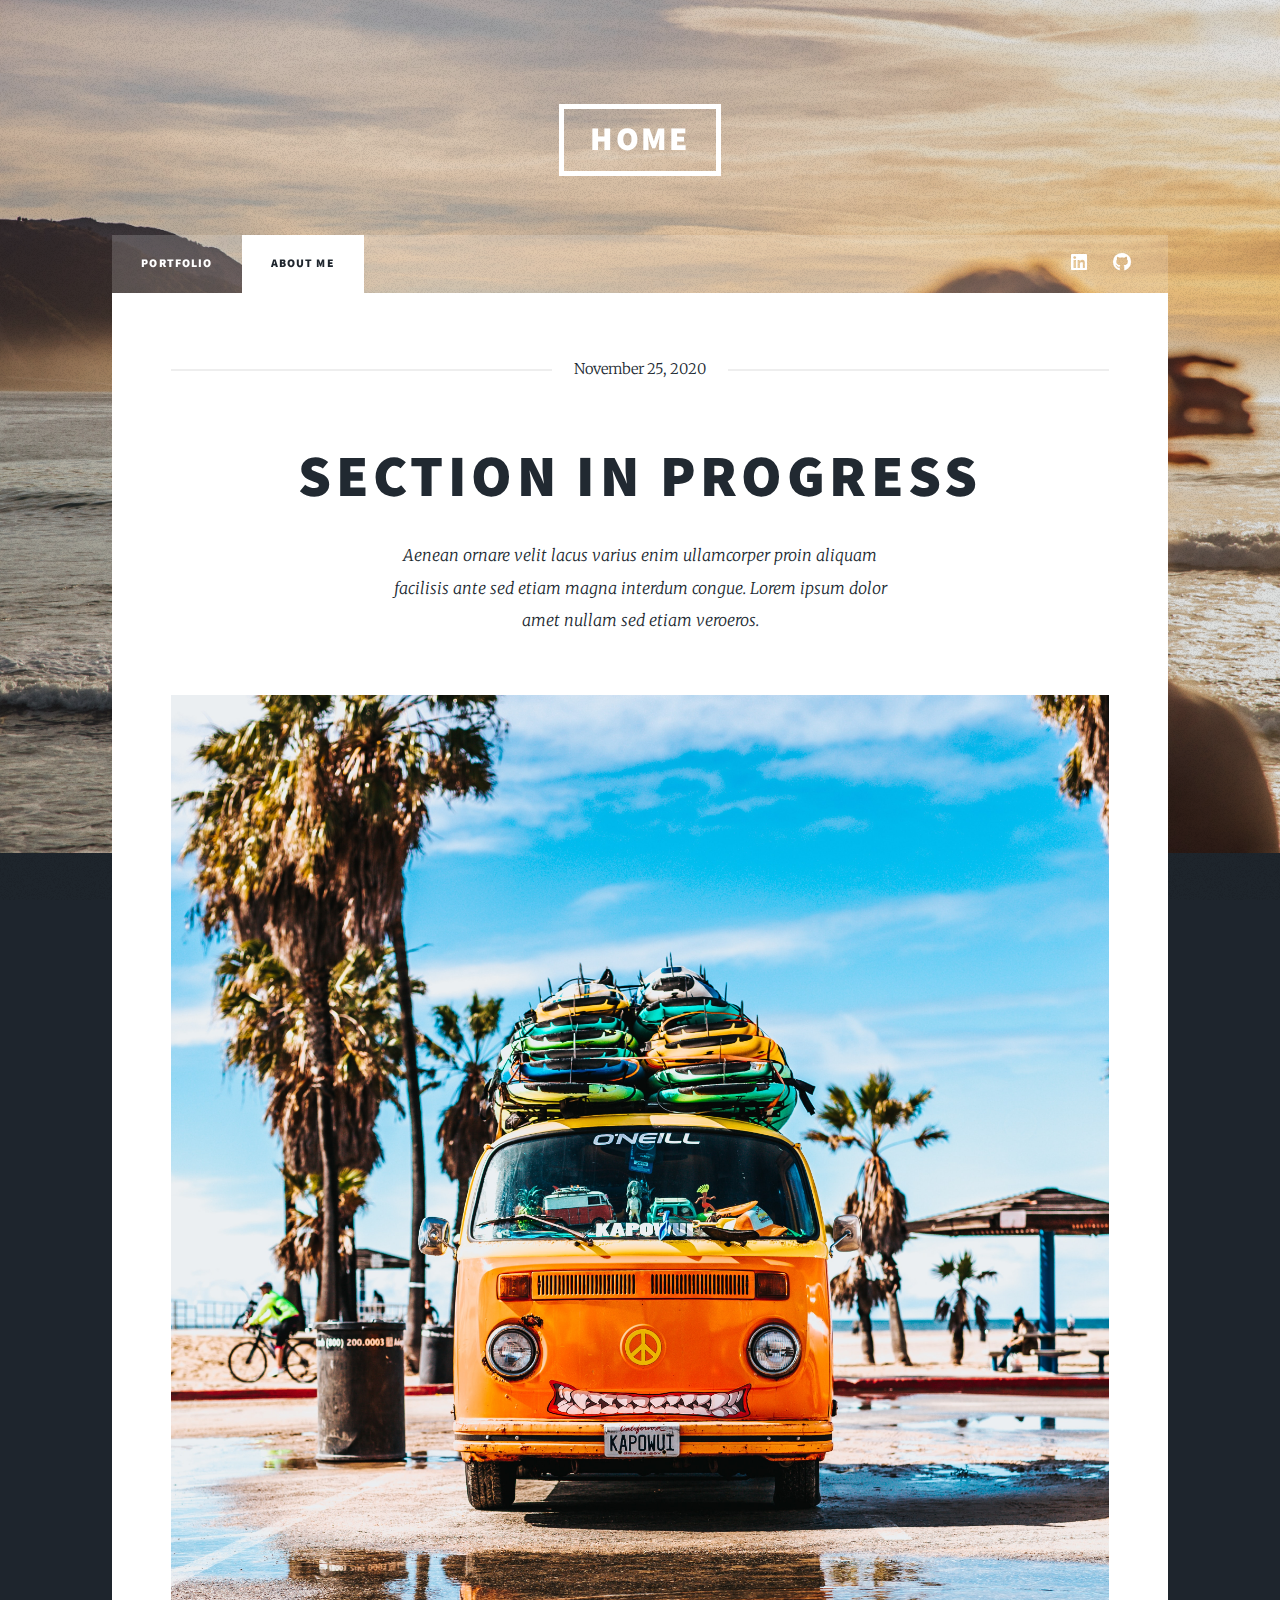
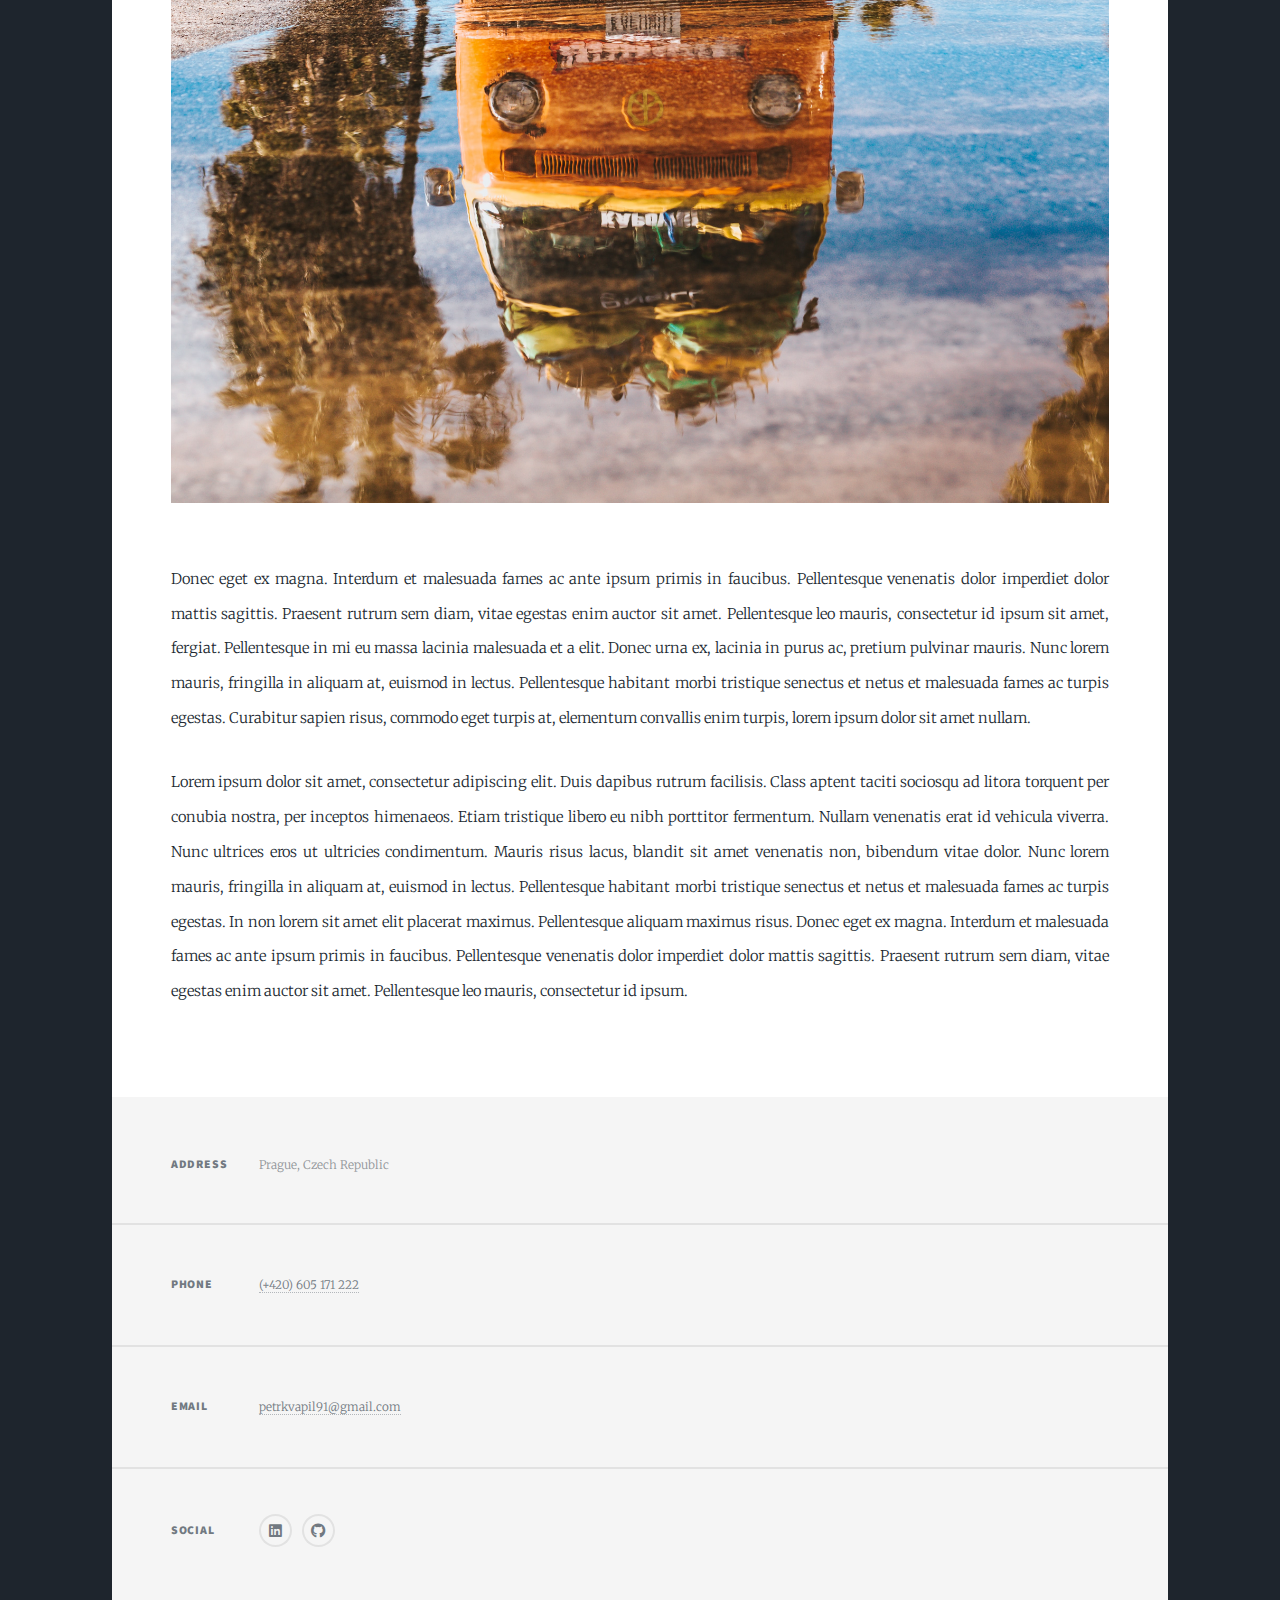
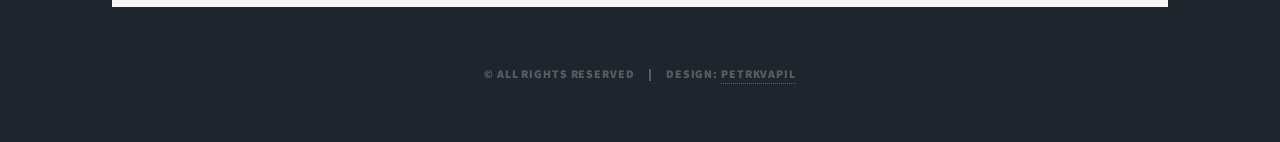
==== commit 931d73a2: "update" ====
--- a/generic.html
+++ b/generic.html
@@ -1,12 +1,7 @@
 <!DOCTYPE HTML>
-<!--
-	Massively by HTML5 UP
-	html5up.net | @ajlkn
-	Free for personal and commercial use under the CCA 3.0 license (html5up.net/license)
--->
 <html>
 	<head>
-		<title>Generic Page - Massively by HTML5 UP</title>
+		<title>About Me</title>
 		<meta charset="utf-8" />
 		<meta name="viewport" content="width=device-width, initial-scale=1, user-scalable=no" />
 		<link rel="stylesheet" href="assets/css/main.css" />
@@ -14,38 +9,29 @@
 	</head>
 	<body class="is-preload">
 
-		<!-- Wrapper -->
 			<div id="wrapper">
 
-				<!-- Header -->
 					<header id="header">
-						<a href="index.html" class="logo">Massively</a>
+						<a href="index.html" class="logo">Home</a>
 					</header>
 
-				<!-- Nav -->
 					<nav id="nav">
 						<ul class="links">
-							<li><a href="index.html">This is Massively</a></li>
-							<li class="active"><a href="generic.html">Generic Page</a></li>
-							<li><a href="elements.html">Elements Reference</a></li>
+							<li><a href="index.html">Portfolio</a></li>
+							<li class="active"><a href="generic.html">About Me</a></li>
 						</ul>
 						<ul class="icons">
-							<li><a href="#" class="icon brands fa-twitter"><span class="label">Twitter</span></a></li>
-							<li><a href="#" class="icon brands fa-facebook-f"><span class="label">Facebook</span></a></li>
-							<li><a href="#" class="icon brands fa-instagram"><span class="label">Instagram</span></a></li>
-							<li><a href="#" class="icon brands fa-github"><span class="label">GitHub</span></a></li>
+							<li><a href="https://www.linkedin.com/in/petrkvapil91/" class="icon brands fa-linkedin"><span class="label">LinkedIn</span></a></li>
+							<li><a href="https://github.com/petrkvapil91" class="icon brands fa-github"><span class="label">GitHub</span></a></li>
 						</ul>
 					</nav>
 
-				<!-- Main -->
 					<div id="main">
 
-						<!-- Post -->
 							<section class="post">
 								<header class="major">
-									<span class="date">April 25, 2017</span>
-									<h1>This is a<br />
-									Generic Page</h1>
+									<span class="date">November 25, 2020</span>
+									<h1>Section in Progress</h1>
 									<p>Aenean ornare velit lacus varius enim ullamcorper proin aliquam<br />
 									facilisis ante sed etiam magna interdum congue. Lorem ipsum dolor<br />
 									amet nullam sed etiam veroeros.</p>
@@ -57,63 +43,36 @@
 
 					</div>
 
-				<!-- Footer -->
-					<footer id="footer">
-						<section>
-							<form method="post" action="#">
-								<div class="fields">
-									<div class="field">
-										<label for="name">Name</label>
-										<input type="text" name="name" id="name" />
-									</div>
-									<div class="field">
-										<label for="email">Email</label>
-										<input type="text" name="email" id="email" />
-									</div>
-									<div class="field">
-										<label for="message">Message</label>
-										<textarea name="message" id="message" rows="3"></textarea>
-									</div>
-								</div>
-								<ul class="actions">
-									<li><input type="submit" value="Send Message" /></li>
-								</ul>
-							</form>
-						</section>
+					<footer id="footer">					
 						<section class="split contact">
 							<section class="alt">
 								<h3>Address</h3>
-								<p>1234 Somewhere Road #87257<br />
-								Nashville, TN 00000-0000</p>
+								<p>Prague, Czech Republic</p>
 							</section>
 							<section>
 								<h3>Phone</h3>
-								<p><a href="#">(000) 000-0000</a></p>
+								<p><a href="#">(+420) 605 171 222</a></p>
 							</section>
 							<section>
 								<h3>Email</h3>
-								<p><a href="#">info@untitled.tld</a></p>
+								<p><a href="#">petrkvapil91@gmail.com</a></p>
 							</section>
 							<section>
 								<h3>Social</h3>
 								<ul class="icons alt">
-									<li><a href="#" class="icon brands alt fa-twitter"><span class="label">Twitter</span></a></li>
-									<li><a href="#" class="icon brands alt fa-facebook-f"><span class="label">Facebook</span></a></li>
-									<li><a href="#" class="icon brands alt fa-instagram"><span class="label">Instagram</span></a></li>
-									<li><a href="#" class="icon brands alt fa-github"><span class="label">GitHub</span></a></li>
+									<li><a href="https://www.linkedin.com/in/petrkvapil91/" class="icon brands alt fa-linkedin"><span class="label">LinkedIn</span></a></li>
+									<li><a href="https://github.com/petrkvapil91" class="icon brands alt fa-github"><span class="label">GitHub</span></a></li>
 								</ul>
 							</section>
 						</section>
 					</footer>
 
-				<!-- Copyright -->
 					<div id="copyright">
-						<ul><li>&copy; Untitled</li><li>Design: <a href="https://html5up.net">HTML5 UP</a></li></ul>
+						<ul><li>&copy; All Rights reserved</li><li>Design: <a href="https://github.com/petrkvapil91">PetrKvapil</a></li></ul>
 					</div>
 
 			</div>
 
-		<!-- Scripts -->
 			<script src="assets/js/jquery.min.js"></script>
 			<script src="assets/js/jquery.scrollex.min.js"></script>
 			<script src="assets/js/jquery.scrolly.min.js"></script>
